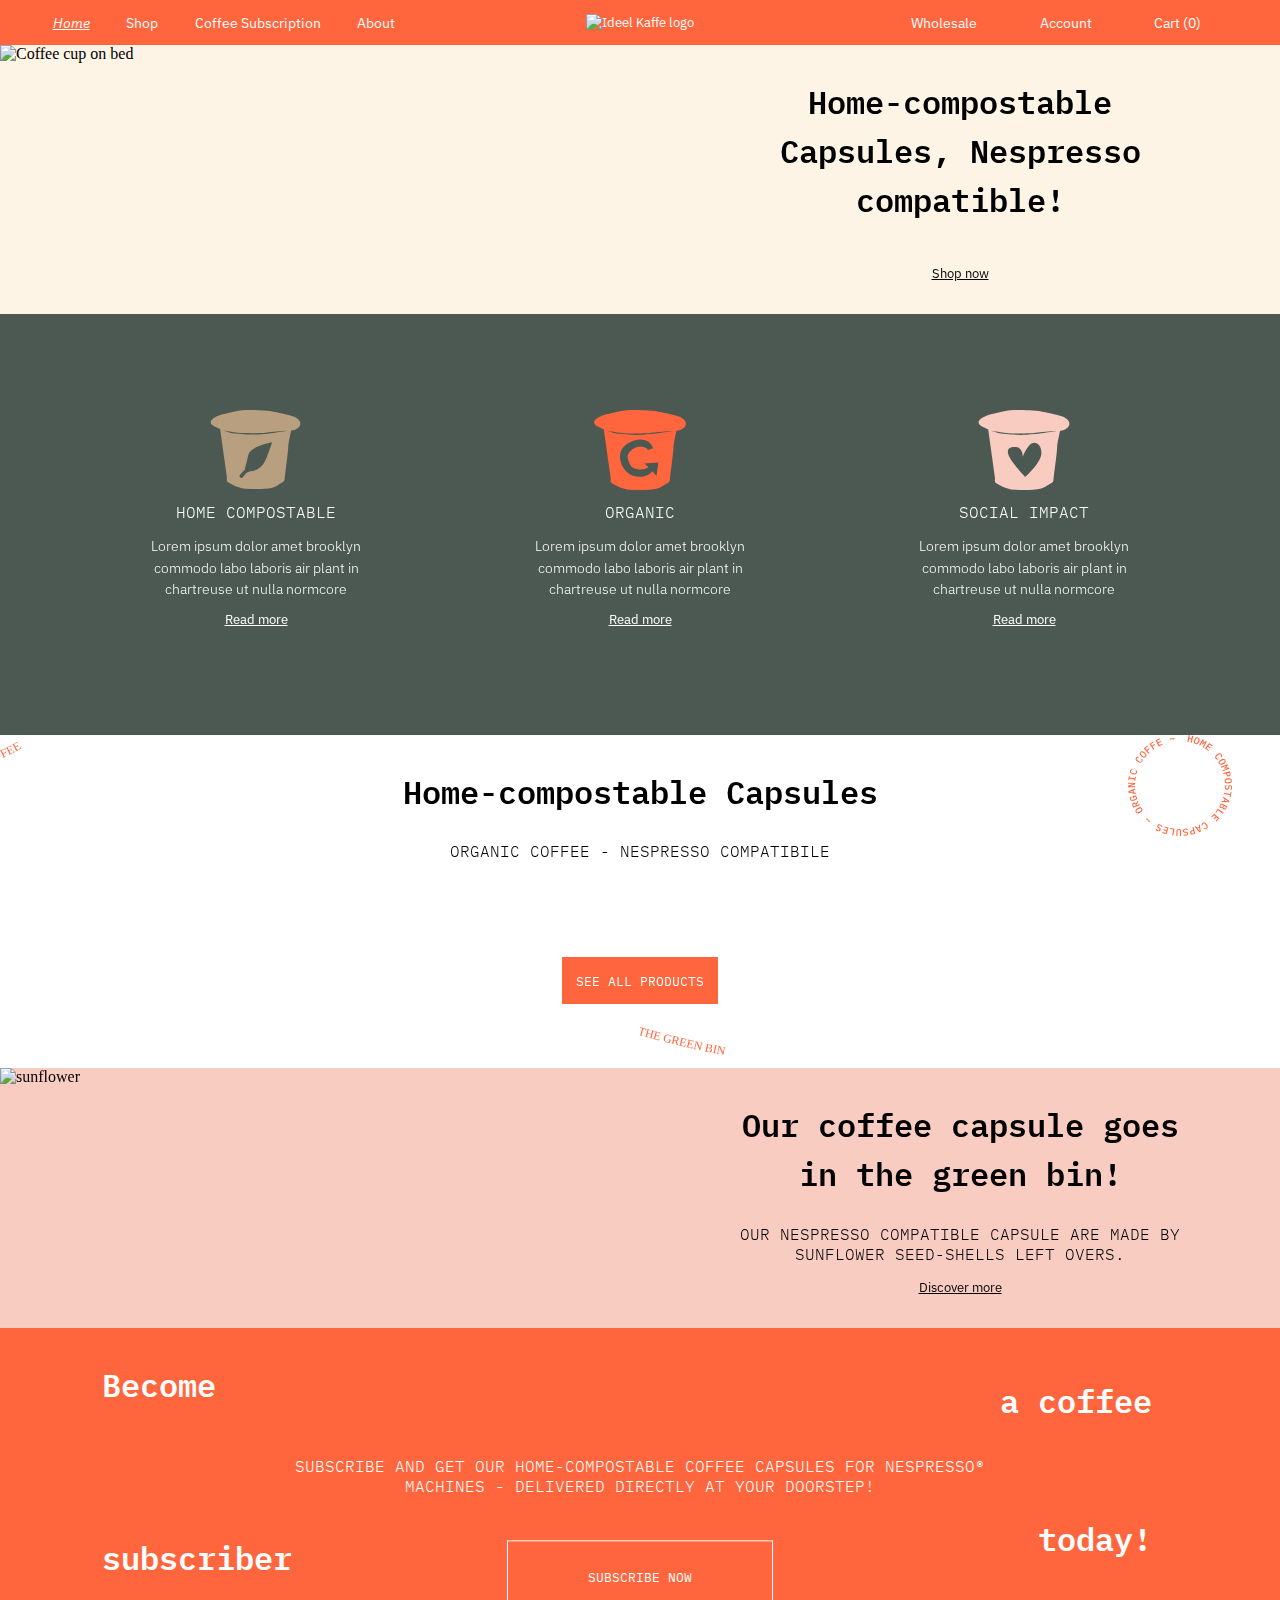
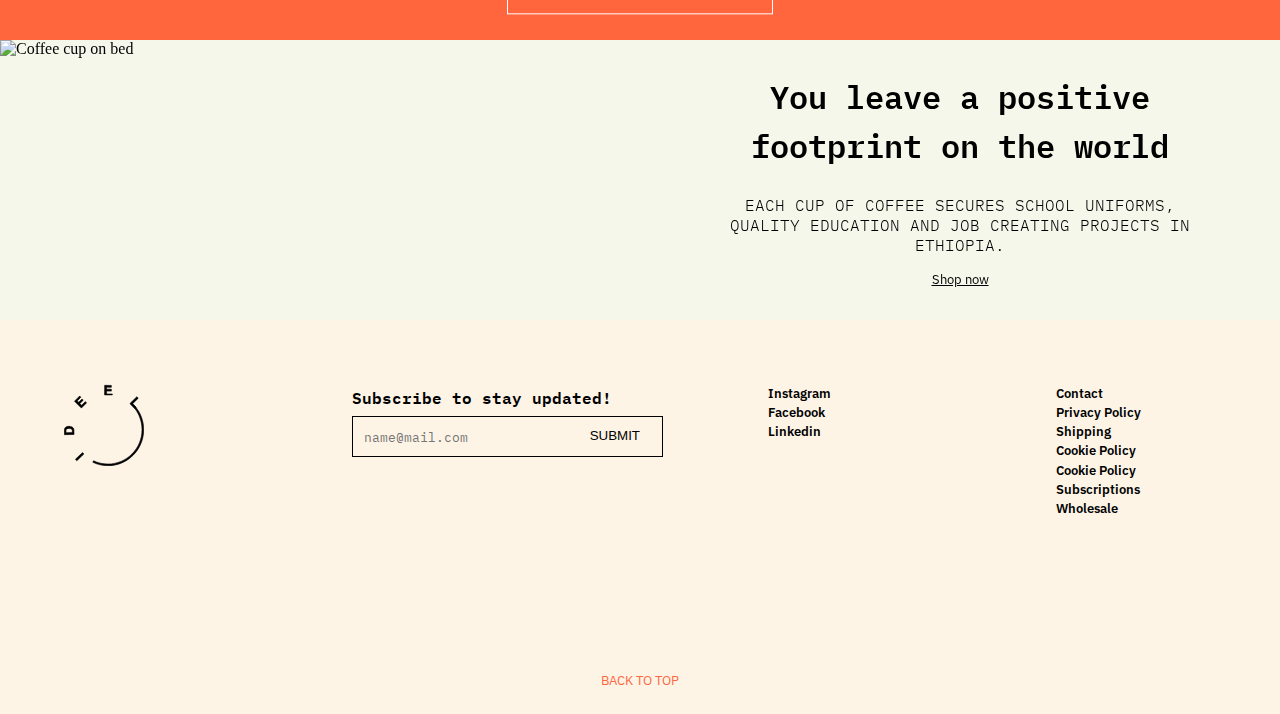
==== index.html @ 68d81f50 "Merge branch 'final-edits' into main" ====
<!DOCTYPE html>
<html lang="en">

<head>
    <meta charset="UTF-8" />
    <meta http-equiv="X-UA-Compatible" content="IE=edge" />
    <meta name="robots" content="noindex, nofollow" />
    <title>Ideel Kaffe Sustainable Coffee Capsules</title>
    <link rel="stylesheet" href="../css/style.css" />
    <link rel="stylesheet" href="../css/burger-menu.css" />
    <link rel="stylesheet" href="../css/cart.css" />
    <link rel="stylesheet" href="../css/index.css" />
</head>

<body>
    <header>
    <nav id="global-nav">
        <div class="nav-left">
            <a class="active" href="../index.html">Home</a>
            <a href="../html/productlist.html">Shop</a>
            <a href="../html/subscription.html">Coffee Subscription</a>
            <a href="../html/about.html">About</a>
        </div>
        <div class="logo-container">
            <a href="">
                <img class="logo top-logo" src="../img/logo.svg" alt="Ideel Kaffe logo" />
            </a>
        </div>
        <div class="nav-right">
            <a class="wholesale" href="../html/wholesale.html">Wholesale</a>
            <a class="account" href="../html/account.html">Account</a>
            <a class="cart-icon">Cart (0)</a>
        </div>
        <!-- BURGER MENU START -->
        <div class="hamburger-menu">

            <input id="menu__toggle" type="checkbox" />
            <label class="menu__btn" for="menu__toggle">
                <span></span>
            </label>

            <ul class="menu__box">
                <li><a class="menu__item" href="../index.html">Home</a></li>
                  <li><a class="menu__item" href="../html/productlist.html">Shop</a></li>
                  <li><a class="menu__item" href="../html/subscription.html">Coffee Subscription</a></li>
                  <li><a class="menu__item" href="../html/about.html">About</a></li>
                  <li><a class="menu__item" href="../html/wholesale.html">Wholesale</a></li>
                  <li><a class="menu__item" href="../html/account.html">Account</a></li>
            </ul>
        </div>
        <!-- BURGER MENU END  -->
      <!-- CART START -->
      <template class="cart-item-template">
        <div class="cart-product-container">
            <div class="cart-product-img-container">
                <img src="" alt="">
            </div>
            <div class="product-info-container">
                <label class="label" for="fid-">NAME</label>
                <label class="label2" for="fid-">COLLECTION</label>
                <p class="price-each"><span></span> DKK</p>
                <div class="display-flex">
                  <button class="minus" type="button">-</button>
                    <input type="number" name="NAME-" id="fid-" min="0" max="20" />
                    <button class="plus" type="button">+</button>
                </div>
            </div>
    </template>
    <!--END cart template-->
    <aside id="cart" class="cart hidden">
        <div class="cart-top"><h2>Cart(<span class="cart-qty2"></span>)</h2>
        <div class="x"></div></div>
        <form>
            <div class="cart-content">
                <h4>THE CART IS EMPTY</h4>
            </div>
            <div class="cart-extra-info">
            <p class="shipping-info">Shipping & taxes calculated at checkout</p>
            
            <button class="checkoutbutton" type="submit"><a href="../html/checkout.html">Checkout<p class="totalPlacement">Total: <span class="cartTotal"> </span> DKK</p></a></button>
        </div>
        </form>
    </aside>
    <!-- CART END -->
    </nav>
</header>
    <section class="banner top-banner">
        <img class="certificate" src="img/certificate.svg" alt="Home compostable capsules - organic coffee" />
        <img src="img/homepage-coffee.jpg" alt="Coffee cup on bed" />
        <div class="banner-text">
            <h1>Home-compostable Capsules, Nespresso compatible!</h1>
            <a href="../html/productlist.html">Shop now </a>
        </div>
    </section>
    <section class="usp-container">
        <svg class="svg1" id="text-container" data-name="Layer 1" xmlns="http://www.w3.org/2000/svg" width="800" height="300">
            <path id="text-curve" d="M872 116.63c-141.71-62.56-223.41 34.17-324.32 72.91C461 222.81 416.75 138.4 393 94c0 0-57.27-84.81-134.63 3.09S42 176.14 42 176.14" fill="none" stroke="none" stroke-miterlimit="10"/>
            <text class="textpath" y="80" font-size="12">
                <textpath id="text-path" href="#text-curve" startOffset="10">ETHIOPIAN SPECIALTY GRADE COFFEE</textpath></text>
            </svg>
            <svg class="svg2" id="text-container2" data-name="Layer 1" xmlns="http://www.w3.org/2000/svg" width="800" height="200">
                <path id="text-curve2" d="M884.28 94.08c-141.72-62.56-497-117-613.65-19.54-89.86 75.09-216.37 79.05-216.37 79.05" fill="none" stroke="none" stroke-miterlimit="10"/>
            
                <text class="textpath2" y="80" font-size="12">
                    <textpath id="text-path2" href="#text-curve2" startOffset="100">THROW IT IN THE GREEN BIN</textpath></text>
                </svg>
        <div class="usp">
            <img class="vector" src="img/Vector.svg" alt="" />
            <h2>Home compostable</h2>
            <p>
                Lorem ipsum dolor amet brooklyn commodo labo laboris air plant in
                chartreuse ut nulla normcore
            </p>
            <a href="">Read more</a>
        </div>
        <div class="usp">
            <img class="vector" alt="" src="img/Vector-1.svg" alt="vector image" />
            <h2>Organic</h2>
            <p>
                Lorem ipsum dolor amet brooklyn commodo labo laboris air plant in
                chartreuse ut nulla normcore
            </p>
            <a href="">Read more</a>
        </div>
        <div class="usp">
            <img class="vector" src="img/Vector-2.svg" alt="" />
            <h2>Social Impact</h2>
            <p>
                Lorem ipsum dolor amet brooklyn commodo labo laboris air plant in
                chartreuse ut nulla normcore
            </p>
            <a href="">Read more</a>
        </div>
    </section>
    <section class="product-banner">
        <h1>Home-compostable Capsules</h1>
        <h2>Organic coffee - Nespresso compatibile</h2>
        <div class="product-display">
            <template class="product-template">
                <div class="product-container">
                  <div class="flex">
                    <h3>10 capsules</h3>
                    <h3>Nespresso Compatible</h3>
                  </div>
                  <div class="image-container">
                    <img
                      class="productImage"
                      src="../img/sample-product.jpg"
                      alt=""
                    />
                    <div class="overlay">
                      <h2 class="description">HERE IS INFO ABOUT THE PRODUCT</h2>
                      <a class="viewProduct"
                        ><button class="button-white">DISCOVER</button></a
                      >
                    </div>
                  </div>
                  <h2 class="name"></h2>
                  <h3 class="origin">Sidama / Jimma</h3>
                  <div class="ratingflex intensity">
                    <p class="strong">Intensity</p>
                    <div class="rating">
                      <div id="intensity1" class="circleEmpty"></div>
                      <div id="intensity2" class="circleEmpty"></div>
                      <div id="intensity3" class="circleEmpty"></div>
                      <div id="intensity4" class="circleEmpty"></div>
                      <div id="intensity5" class="circleEmpty"></div>
                    </div>
                  </div>
                  <h2 class="price strong">39.00</h2>
                </div></template
              >
        </div>
        <button>See all products</button>
    </section>
    <section class="banner suflower-banner">
        <img src="img/sunflower.jpg" alt="sunflower" />
        <div class="banner-text">
            <h1>Our coffee capsule goes in the green bin!</h1>
            <h2>
                Our Nespresso compatible capsule are made by sunflower seed-shells
                left overs.
            </h2>
            <a href="">Discover more</a>
        </div>
    </section>
    <section class="subscribe-banner">
        <div class="sub-1">Become</div>
        <div class="sub-2">a coffee</div>
        <div class="sub-3">subscriber</div>
        <div class="sub-4">today!</div>
        <h2>
            Subscribe and get our HOME-compostable coffee CAPSULES for Nespresso®
            machines - delivered directly at your doorstep!
        </h2>
        <button class="button-white">Subscribe now</button>
    </section>
    <section class="banner farmer-banner">
        <img src="../img/field-worker.jpg" alt="Coffee cup on bed" />
        <div class="banner-text">
            <h1>You leave a positive footprint on the world</h1>
            <h2>
                Each cup of coffee secures school uniforms, quality education and job
                creating projects in Ethiopia.
            </h2>
            <a href="">Shop now </a>
        </div>
    </section>
    <footer>
        <div class="footer-container">
            <div class="logo footer-logo">
                <img src="../img/logo-black.svg" alt="Ideel Kaffe black logo" />
            </div>
            <form class="nlForm">
                <label for="email">Subscribe to stay updated!</label>
                <div class="form-container">
                    <input type="email" id="fname" name="email" placeholder="name@mail.com" />
                    <input type="submit" value="Submit" class="submit-button" />
                    <p class="submit-confirm">Your email has been submitted!</p>
                </div>
            </form>
            <ul class="socials">
                <a href="https://www.instagram.com/ideel_kaffe/?hl=en">Instagram</a>
                <a href="https://www.facebook.com/ideelkaffe">Facebook</a>
                <a href="https://www.linkedin.com/company/ideel-kaffe/">Linkedin</a>
            </ul>
            <ul class="important-links">
                <a href="../html/contact.html">Contact</a>
                <a href="../html/privacypolic y.html">Privacy Policy</a>
                <a href="../html/shipping.html">Shipping</a>
                <a href="../cookiepolicy.html">Cookie Policy</a>
                <a href="../cookiepolicy.html">Cookie Policy</a>
                <a href="../html/subscription.html">Subscriptions</a>
                <a href="../html/wholesale.html">Wholesale</a>
            </ul>
        </div>
        <a class="to-top" href="#global-nav">Back to top</a>
    </footer>
    <script src="../js/cart.js"></script>
    <script src="../js/index.js"></script>
    
</body>

</html>
---- css/style.css ----
@import url("https://fonts.googleapis.com/css2?family=IBM+Plex+Mono:ital,wght@0,100;0,200;0,300;0,400;0,500;1,200&family=IBM+Plex+Sans:wght@100;200;300;400;500&display=swap");

* {
  margin: 0;
  padding: 0;
}

html {
  scroll-behavior: smooth;
  width: 100vw;
  overflow-x: hidden;
}

img {
  width: 100%;
}

:root {
  --cream: #fef4e6;
  --white: #ffffff;
  --black: #000000;
  --light-green: #f4f7ea;
  --dark-green: #4b5952;
  --blue: #79b3d6;
  --pink: #f9ccc2;
  --orange: #ff663e;
  --caramel: #b79f7f;
  --fadetext: #c4c4c4;
}

nav {
  display: grid;
  grid-template-columns: 1fr 1fr 1fr;
  background-color: var(--orange);
  padding: 0.8em 1em;
  color: var(--white);
  user-select: none;
}

h1,
h2,
h6,
button, .checkoutbutton {
  font-family: "IBM Plex Mono", monospace;
}

a,
p,
h3,
form,
.menu__item,
.cart-extra-info, .express-checkout {
  font-family: 'IBM Plex Sans', sans-serif;
}

h1 {
  font-size: 2em;
  font-weight: 600;
  margin-bottom: 0.8em;
}

h2 {
  font-size: 1em;
  font-weight: 300;
  text-transform: uppercase;
}

h3 {
  font-size: 0.5em;
  font-weight: 200;
  color: var(--caramel);
}
h6 {
  font-size: 5em;
  font-weight: 1200;
  color: var(--white);
}
p {
  font-size: 0.9em;
  font-weight: 300;
  line-height: 1.5em;
}

a {
  text-decoration: none;
  color: inherit;
  font-size: 0.8em;
 
}

.flex {
  display: flex;
  justify-content: space-between;
}

.strong {
  font-weight: 600;
}

button {
  color: var(--white);
  border: 1px solid var(--orange);
  background-color: var(--orange);
  padding: 1em;
  text-transform: uppercase;
}
#global-nav a:hover {
  text-decoration: underline;
}
.active {
  text-decoration: underline;
  font-style: italic;
}
.nav-left {
  display: flex;
  text-align: left;
  justify-content: space-evenly;
  align-items: center;
}

.nav-left a {
  font-size: 0.9em;
}

.nav-right {
  display: flex;
  text-align: right;
  justify-content: space-evenly;
  align-items: center;
}
.nav-right a {
  font-size: 0.9em;
}

.logo-container {
  display: flex;
  justify-content: center;
  align-items: center;
}

.logo {
  width: 5em;
  text-align: center;
  justify-content: center;
}

footer {
  display: grid;
  background-color: var(--cream);
  mix-blend-mode: luminosity;
}

.footer-container {
  display: grid;
  grid-template-columns: 1fr 1fr 1fr 1fr;
  grid-column-gap: 0vw;
  padding: 4em 5vw;
  font-size: 0.6;
}
label {
  font-family: "IBM Plex Mono";
  font-size: 0.9;
  font-weight: 600;
}
input[type="email"] {
  background-color: var(--cream);
  border: 1px solid var(--black);
  padding: 0.8em;
  margin-top: 0.4em;
  width: 100%;
  font-family: "IBM Plex Mono", monospace;
}

.form-container {
  position: relative;
  width: 100%;
  font-family: "IBM Plex Mono", monospace;
}

input[type="submit"] {
  position: absolute;
  right: 0em;
  top: 1.3em;
  background-color: transparent;
  border: none;
  text-transform: uppercase;
}

.submit-confirm {
  display: none;
}

.error-message {
  display: none;
}

input:not(:focus):invalid ~ .error-message {
  display: block;
  color: var(--orange);
}

form p {
  padding-top: 1em;
}

.socials,
.important-links {
  display: flex;
  flex-direction: column;
  margin-left: 10vw;
  font-weight: 600;
  line-height: 1.5;
}

.to-top {
  text-align: center;
  font-size: 0.8em;
  color: var(--orange);
  padding-bottom: 2em;
  padding-top: 7em;
  text-transform: uppercase;
}

/* DESKTOP */

@media screen and (min-width: 700px) {
  .hamburger-menu {
    display: none;
  }
}

/* MOBILE */

@media screen and (max-width: 699px) {
  .to-top {
    width: 100%;
  }

  nav {
    display: grid;
    grid-template-columns: 130px 1fr 130px;
    align-items: center;
    justify-items: center;
    padding: 0;
  }
  #global-nav {
    position: fixed;
    width: 100%;
    z-index: 99;
  }
  .logo {
    width: 10vw;
    padding: 10px;
  }

  .top-banner {
    padding-top: 4em;
  }

  a {
    font-size: 1.2em;
  }

  .nav-left,
  .wholesale,
  .account {
    display: none;
  }

  .nav-right {
    float: left;
  }

  .logo-container {
    order: 2;
  }

  .cart1 {
    order: 1;
  }

  .hamburger-menu {
    order: 3;
    height: 35px;
  }

  .footer-container {
    display: flex;
    position: relative;
    flex-direction: row;
    flex-wrap: wrap;
    justify-content: flex-start;
    align-content: space-between;
    align-items: flex-start;
    padding-left: 10vw;
    padding-right: 10vw;
  }
  .footer-logo img {
    width: 4em;
    position: absolute;
    bottom: 1em;
    left: 10vw;
  }
  .footer-logo img {
    width: 6em;
    position: absolute;
    bottom: 1em;
    left: 10vw;
  }

  form {
    margin-left: 0vw;
    min-width: 100%;
    margin-bottom: 2em;
  }

  .socials,
  .important-links {
    width: 40%;
    margin-bottom: 2em;
    margin-left: 0vw;
  }
}
---- css/burger-menu.css ----
#menu__toggle {
  opacity: 0;
}

#menu__toggle:checked ~ .menu__btn > span {
  transform: rotate(45deg);
}
#menu__toggle:checked ~ .menu__btn > span::before {
  top: 0;
  transform: rotate(0);
}
#menu__toggle:checked ~ .menu__btn > span::after {
  top: 0;
  transform: rotate(90deg);
}
#menu__toggle:checked ~ .menu__box {
  visibility: visible;
  right: 0;
}

.hamburger-menu {
  user-select: none;
}

.menu__btn {
  display: flex;
  align-items: center;
  position: absolute;
  /* top: 1.4em;
  right: 1em; */
  width: 26px;
  /* height: 26px; */
  cursor: pointer;
  z-index: 1;
  user-select: none;
}

.menu__btn > span,
.menu__btn > span::before,
.menu__btn > span::after {
  display: block;
  position: absolute;

  width: 100%;
  height: 2px;

  background-color: var(--white);

  transition-duration: 0.3s;
}
.menu__btn > span::before {
  content: "";
  top: -8px;
}
.menu__btn > span::after {
  content: "";
  top: 8px;
}

.menu__box {
  display: block;
  position: fixed;
  visibility: hidden;
  /* top: 5em; */
  right: -100%;
  width: 100%;
  height: 100%;
  margin: 0;
  list-style: none;
  background-color: var(--orange);
  transition-duration: 0.3s;
}

.menu__item {
  display: block;
  padding: 2em 0em 0em 2em;

  color: var(--white);

  text-decoration: none;

  transition-duration: 0.3s;
}
.menu__item:hover {
  background-color: --var(cream);
}
---- css/cart.css ----
.cart {
    display: block;
    position: absolute;
    top: 5.86em;
    right: 0;
    width: 35vw;
    height: 100%;
    margin: 0;
    list-style: none;
    background-color: var(--cream);
    transition-duration: .3s;
    color: var(--black);
    z-index: 99;
    right: -40%;  
    
}  

.x {
 height: 0.5em;
    width: 0.5em; 
    position: absolute;
    float: right;
    top: 0.2em;
     right: 3em
      }

.x:after {
    font-size:3.2em;
    width:100%;
    content: '\d7';
    color: var(--white);
}


.cart-top {
    color: var(--white);
    padding: 2em;
    background-color: var(--dark-green);
    width: 100%
  }

  .cart h2 {
    position: absolute;
    float: right;
    top: 1.5em;
    left: 2em
  }
  .cart-content h4 {
    text-align: center;
    padding: 2em;
  }

  .cart-extra-info {
    text-align: center;
    flex-direction: column;
    justify-content: center;
    align-items: center;
    background-color: var(--dark-green);
    color: var(--white);
    padding-top: 1em;
  }

  .cart-extra-info > * {

    margin-bottom: 1.5em;
  }

.sticky {
    position: fixed;
    top: 0;
    transition-duration: 0s;
  }
  


.cart-product-container {
    display: grid;
    grid-template-columns: 1fr 2fr;
    grid-gap: 2em;
    padding: 2em;

}

/* .cart-product-container >* {
     padding-left:2em; 
} */

.cart-product-img-container {
    background-color: var(--pink);
    position: relative;
    height: 4em;
    padding: 0;
}
.cart-product-img-container img {
  position: absolute;
}
  
  .cart form {
    display: block;
  }
  .cart input {
    font-size: 1em;
    font-weight: 500;
    font-weight: 500;
    width: 100%;
    border-bottom: none;
  }
  input[type="number"] {
    -moz-appearance: textfield;
    text-align: center;
    border: none;
    color: var(--white);
    background-color: var(--orange);
  }
  input::-webkit-inner-spin-button,
  input::-webkit-outer-spin-button {
    -webkit-appearance: none;
    margin: 0;
  }
  .cart label {
    font-size: 1.2em;
    font-weight: 600;
  }
  .cart button {
    font-size: 1em;
    border: none;
  }
  .cart button:hover {
    cursor: pointer;
    background-color: black;
    color: white;
  }
  .display-flex {
    display: flex;
    text-align: center;
  }

  .display-flex > * {
      width: 100%;
  }

  .cart .price-each {
    margin-top: 0;
    padding-bottom: 15px;
  }
  .cart .label2 {
    margin-top: 10px;
    font-size: 1em;
    display: block;
    text-transform: capitalize;
    font-weight: 400;
  }

  .checkoutbutton > * {
    padding: 1em;
    font-size: 1em;
    font-weight: 500;
  }

  .checkoutbutton p {
    display: inline-flex;
    font-weight: 500;
    padding-left: 0.4em;
  }

  .checkoutbutton p span {
    padding-left: 0.4em;
  }

  


  .checkoutbutton a:hover {
    color: white;
  }

  .show-cart {
    right: 0%;
   }

   .hidden {
     display: none;
   }

   form p {
     padding-top: 0;
   }
---- css/index.css ----
.banner {
  display: grid;
  grid-template-columns: 1fr 1fr;
  background-color: var(--cream);
}

.certificate {
  position: fixed;
  right: 3em;
  bottom: 4em;
  width: 6.5em;
}

.banner-text {
  text-align: center;
  display: flex;
  flex-direction: column;
  justify-content: center;
  align-items: center;
  margin: 2em 6vw;
}

.banner-text a {
  text-decoration: underline;
  margin-top: 1.2em;
}

.usp-container {
  display: grid;
  grid-template-columns: 1fr 1fr 1fr;
  grid-column-gap: 10vw;
  padding: 6em 10vw;
  background-color: var(--dark-green);
  color: var(--white);
}

.usp > * {
  padding-bottom: 0.8em;
}

.usp a {
  text-decoration: underline;
}

.usp {
  display: flex;
  flex-wrap: wrap;
  flex-direction: column;
  justify-content: center;
  align-items: center;
  justify-content: space-between;
}

.vector {
  height: 5em;
  height: 5em;
}

.usp-container {
  text-align: center;
}

.product-banner {
  text-align: center;
  margin-top: 2em;
  margin-bottom: 4em;
}

.suflower-banner {
  background-color: var(--pink);
  color: var(--black);
}

.farmer-banner {
  background-color: var(--light-green);
}

button {
  text-align: center;
}

.subscribe-banner {
  position: relative;
  text-align: center;
  display: flex;
  flex-wrap: wrap;
  justify-content: space-around;
  align-items: center;
  background-color: var(--orange);
  color: var(--white);
  padding: 8em 20vw;
  /*  mix-blend-mode: difference; */
}

.subscribe-banner > * {
  padding-bottom: 1em;
}

.sub-1,
.sub-2,
.sub-3,
.sub-4 {
  font-family: "IBM Plex Mono", monospace;
  font-size: 2em;
  font-weight: 600;
  margin-bottom: 0.8em;
}
@keyframes fade {
  0%,
  100% {
    opacity: 1;
  }
  50% {
    opacity: 0;
  }
}
.sub-1 {
  position: absolute;
  left: 8vw;
  top: 1em;
  animation: fade 2s infinite;
}

.sub-2 {
  position: absolute;
  right: 10vw;
  top: 1.5em;
  animation: fade 2s infinite;
  animation-delay: 0.4s;
}

.sub-3 {
  position: absolute;
  left: 8vw;
  bottom: 0em;
  animation: fade 2s infinite;
  animation-delay: 0.8s;
}

.sub-4 {
  position: absolute;
  right: 10vw;
  bottom: 0.6em;
  animation: fade 2s infinite;
  animation-delay: 1.2s;
}

.button-white {
  color: var(--white);
  border: 1px solid var(--white);
  background-color: var(--orange);
  text-transform: uppercase;
  padding: 1em;
}
.button-white:hover {
  border: 2px solid var(--white);
}
.svg1 {
  position: absolute;
  left: -10vw;
  top: 65vh;
  transform: rotate(180deg);
}
.svg2 {
  position: absolute;
  left: 50vw;
  top: 100vh;
  transform: rotate(180deg);
}
.textpath {
  fill: var(--orange);
}
.textpath2 {
  fill: var(--orange);
}
/* PRODUCT DISPLAY*/
.product-display {
  display: grid;
  grid-template-columns: 1fr 1fr 1fr;
  grid-column-gap: 10vw;
  padding: 3em;
}

.product-container > * {
  padding-bottom: 0.2em;
  text-align: center;
}

button {
  text-align: center;
}

.productImage {
  padding-top: 1vw;
  padding-bottom: 2vw;
}
.ratingflex {
  display: flex;
  justify-content: center;
  grid-column-gap: 30px;
}
.name {
  padding-bottom: 0.5em;
}
.rating {
  display: flex;
}
.circleEmpty {
  height: 20px;
  width: 20px;
  border: 1px solid var(--orange);
  border-radius: 50px;
  margin-left: 30px;
}
.circleFull {
  height: 20px;
  width: 20px;
  background-color: var(--orange);
  border: 1px solid var(--orange);
  border-radius: 50px;
  margin-left: 30px;
}
.price {
  padding-top: 1em;
}

.intensity {
  padding-top: 1em;
  padding-bottom: 1.5em;
}

.image-container {
  position: relative;
  width: 100%;
}
.overlay {
  background-color: var(--blue);
  position: absolute;
  top: 0;
  bottom: 0;
  left: 0;
  right: 0;
  height: 94%;
  width: 100%;
  opacity: 0;
  background-color: var(--blue);
}
.button-white {
  color: var(--white);
  border: 1px solid var(--white);
  background-color: transparent;
  text-transform: uppercase;
  padding: 2em 6em;
  position: absolute;
  top: 80%;
  left: 50%;
  -webkit-transform: translate(-50%, -50%);
  -ms-transform: translate(-50%, -50%);
  transform: translate(-50%, -50%);
}

.image-container:hover .overlay {
  opacity: 1;
}

.description {
  color: var(--white);
  position: absolute;
  top: 40%;
  left: 50%;
  -webkit-transform: translate(-50%, -50%);
  -ms-transform: translate(-50%, -50%);
  transform: translate(-50%, -50%);
  text-align: center;
}
/* MOBILE */

@media screen and (max-width: 699px) {
  .banner img {
    display: none;
  }

  .top-banner {
    display: flex;
    background-image: url(../img/homepage-coffee-mobile.jpg);
    background-repeat: no-repeat;
    background-position: center;
    color: white;
    margin: 0;
    height: 100vh;
  }

  .suflower-banner {
    display: flex;
    background-image: url(../img/sunflower-mobile.jpg);
    background-repeat: no-repeat;
    background-position: center;
    color: white;
    margin: 0;
    height: 100vh;
  }

  .farmer-banner {
    display: flex;
    background-image: url(../img/field-worker-mobile.jpg);
    background-repeat: no-repeat;
    background-position: center;
    color: white;
    margin: 0;
    height: 100vh;
  }

  .usp p {
    display: none;
    align-content: center;
  }

  h2 {
    font-size: 0.8em;
  }

  .usp-container {
    grid-column-gap: 0vw;
    padding: 4em 6vw;
  }

  .product-display {
    display: flex;
    flex-wrap: wrap;
    margin-left: 0em;
    margin-right: 0em;
  }
  .svg1 {
    position: absolute;
    left: -15vw;
    top: 80vh;
    transform: rotate(180deg);
  }
  .svg2 {
    position: absolute;
    left: -120vw;
    top: 130vh;
    transform: rotate(180deg);
  }
}
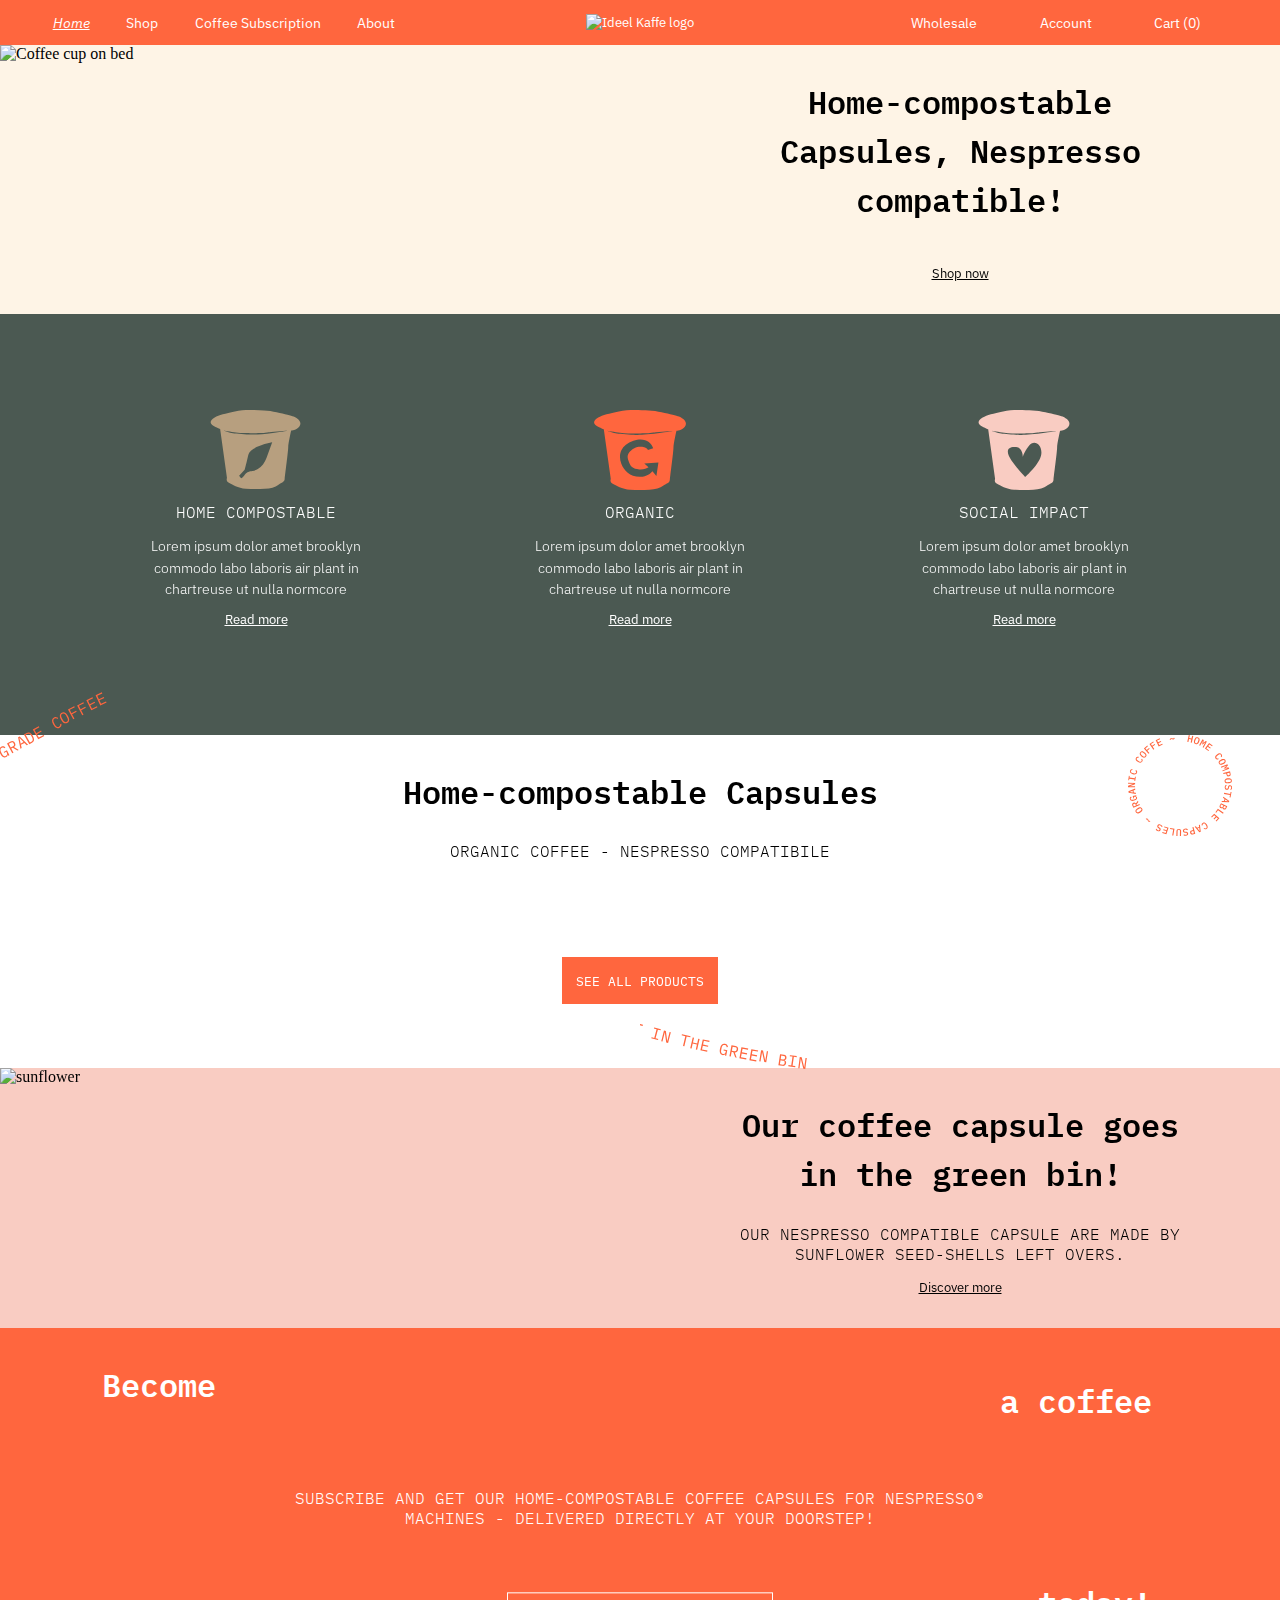
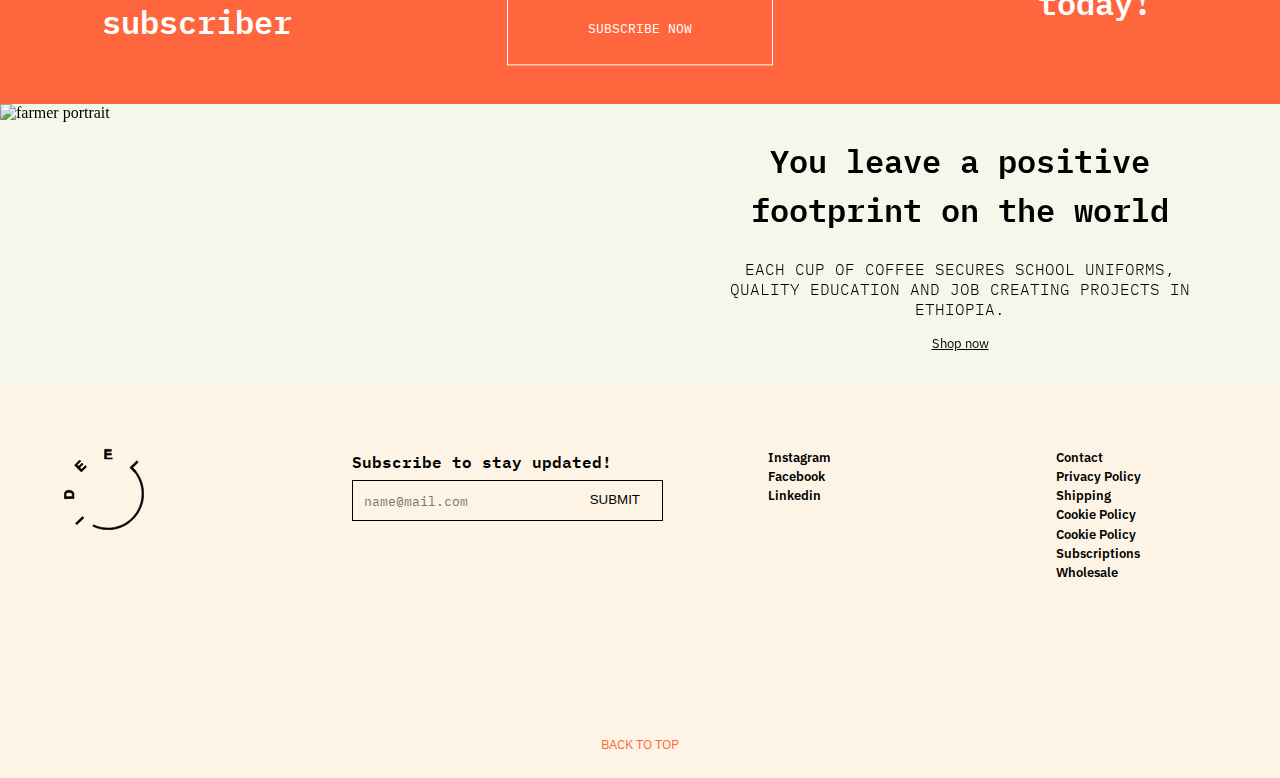
==== commit 260c02c5: "index done" ====
--- a/index.html
+++ b/index.html
@@ -4,8 +4,8 @@
 <head>
     <meta charset="UTF-8" />
     <meta http-equiv="X-UA-Compatible" content="IE=edge" />
-    <meta name="robots" content="noindex, nofollow" />
-    <title>Ideel Kaffe Sustainable Coffee Capsules</title>
+    <meta name="viewport" content="width=device-width, initial-scale=1.0" />
+    <title>Ideel Kaffe home page</title>
     <link rel="stylesheet" href="../css/style.css" />
     <link rel="stylesheet" href="../css/burger-menu.css" />
     <link rel="stylesheet" href="../css/cart.css" />
@@ -22,7 +22,7 @@
             <a href="../html/about.html">About</a>
         </div>
         <div class="logo-container">
-            <a href="">
+            <a href="../index.html">
                 <img class="logo top-logo" src="../img/logo.svg" alt="Ideel Kaffe logo" />
             </a>
         </div>
@@ -105,7 +105,7 @@
                     <textpath id="text-path2" href="#text-curve2" startOffset="100">THROW IT IN THE GREEN BIN</textpath></text>
                 </svg>
         <div class="usp">
-            <img class="vector" src="img/Vector.svg" alt="" />
+            <img class="vector" src="img/Vector.svg" alt="home compostable icon" />
             <h2>Home compostable</h2>
             <p>
                 Lorem ipsum dolor amet brooklyn commodo labo laboris air plant in
@@ -114,7 +114,7 @@
             <a href="">Read more</a>
         </div>
         <div class="usp">
-            <img class="vector" alt="" src="img/Vector-1.svg" alt="vector image" />
+            <img class="vector" alt="" src="img/Vector-1.svg" alt="organic icon" />
             <h2>Organic</h2>
             <p>
                 Lorem ipsum dolor amet brooklyn commodo labo laboris air plant in
@@ -123,7 +123,7 @@
             <a href="">Read more</a>
         </div>
         <div class="usp">
-            <img class="vector" src="img/Vector-2.svg" alt="" />
+            <img class="vector" src="img/Vector-2.svg" alt="social impact icon" />
             <h2>Social Impact</h2>
             <p>
                 Lorem ipsum dolor amet brooklyn commodo labo laboris air plant in
@@ -146,7 +146,7 @@
                     <img
                       class="productImage"
                       src="../img/sample-product.jpg"
-                      alt=""
+                      alt="capsule product image"
                     />
                     <div class="overlay">
                       <h2 class="description">HERE IS INFO ABOUT THE PRODUCT</h2>
@@ -189,14 +189,14 @@
         <div class="sub-2">a coffee</div>
         <div class="sub-3">subscriber</div>
         <div class="sub-4">today!</div>
-        <h2>
+        <h2 class="sub-text">
             Subscribe and get our HOME-compostable coffee CAPSULES for Nespresso®
             machines - delivered directly at your doorstep!
         </h2>
         <button class="button-white">Subscribe now</button>
     </section>
     <section class="banner farmer-banner">
-        <img src="../img/field-worker.jpg" alt="Coffee cup on bed" />
+        <img src="../img/field-worker.jpg" alt="farmer portrait" />
         <div class="banner-text">
             <h1>You leave a positive footprint on the world</h1>
             <h2>
--- a/css/index.css
+++ b/css/index.css
@@ -88,7 +88,7 @@
   align-items: center;
   background-color: var(--orange);
   color: var(--white);
-  padding: 8em 20vw;
+  padding: 10em 20vw;
   /*  mix-blend-mode: difference; */
 }
 
@@ -169,9 +169,13 @@
 }
 .textpath {
   fill: var(--orange);
+  font-family: "IBM Plex Mono", monospace;
+  font-size: 1em;
 }
 .textpath2 {
   fill: var(--orange);
+  font-family: "IBM Plex Mono", monospace;
+  font-size: 1em;
 }
 /* PRODUCT DISPLAY*/
 .product-display {
@@ -318,7 +322,6 @@
   h2 {
     font-size: 0.8em;
   }
-
   .usp-container {
     grid-column-gap: 0vw;
     padding: 4em 6vw;
@@ -342,4 +345,20 @@
     top: 130vh;
     transform: rotate(180deg);
   }
-}
+
+  .subscribe-banner {
+    padding: 8em 10vw;
+    /*  mix-blend-mode: difference; */
+  }
+
+  .sub-1,
+  .sub-2,
+  .sub-3,
+  .sub-4 {
+    display: none;
+  }
+
+  .sub-text {
+    font-size: 1.4em;
+  }
+}
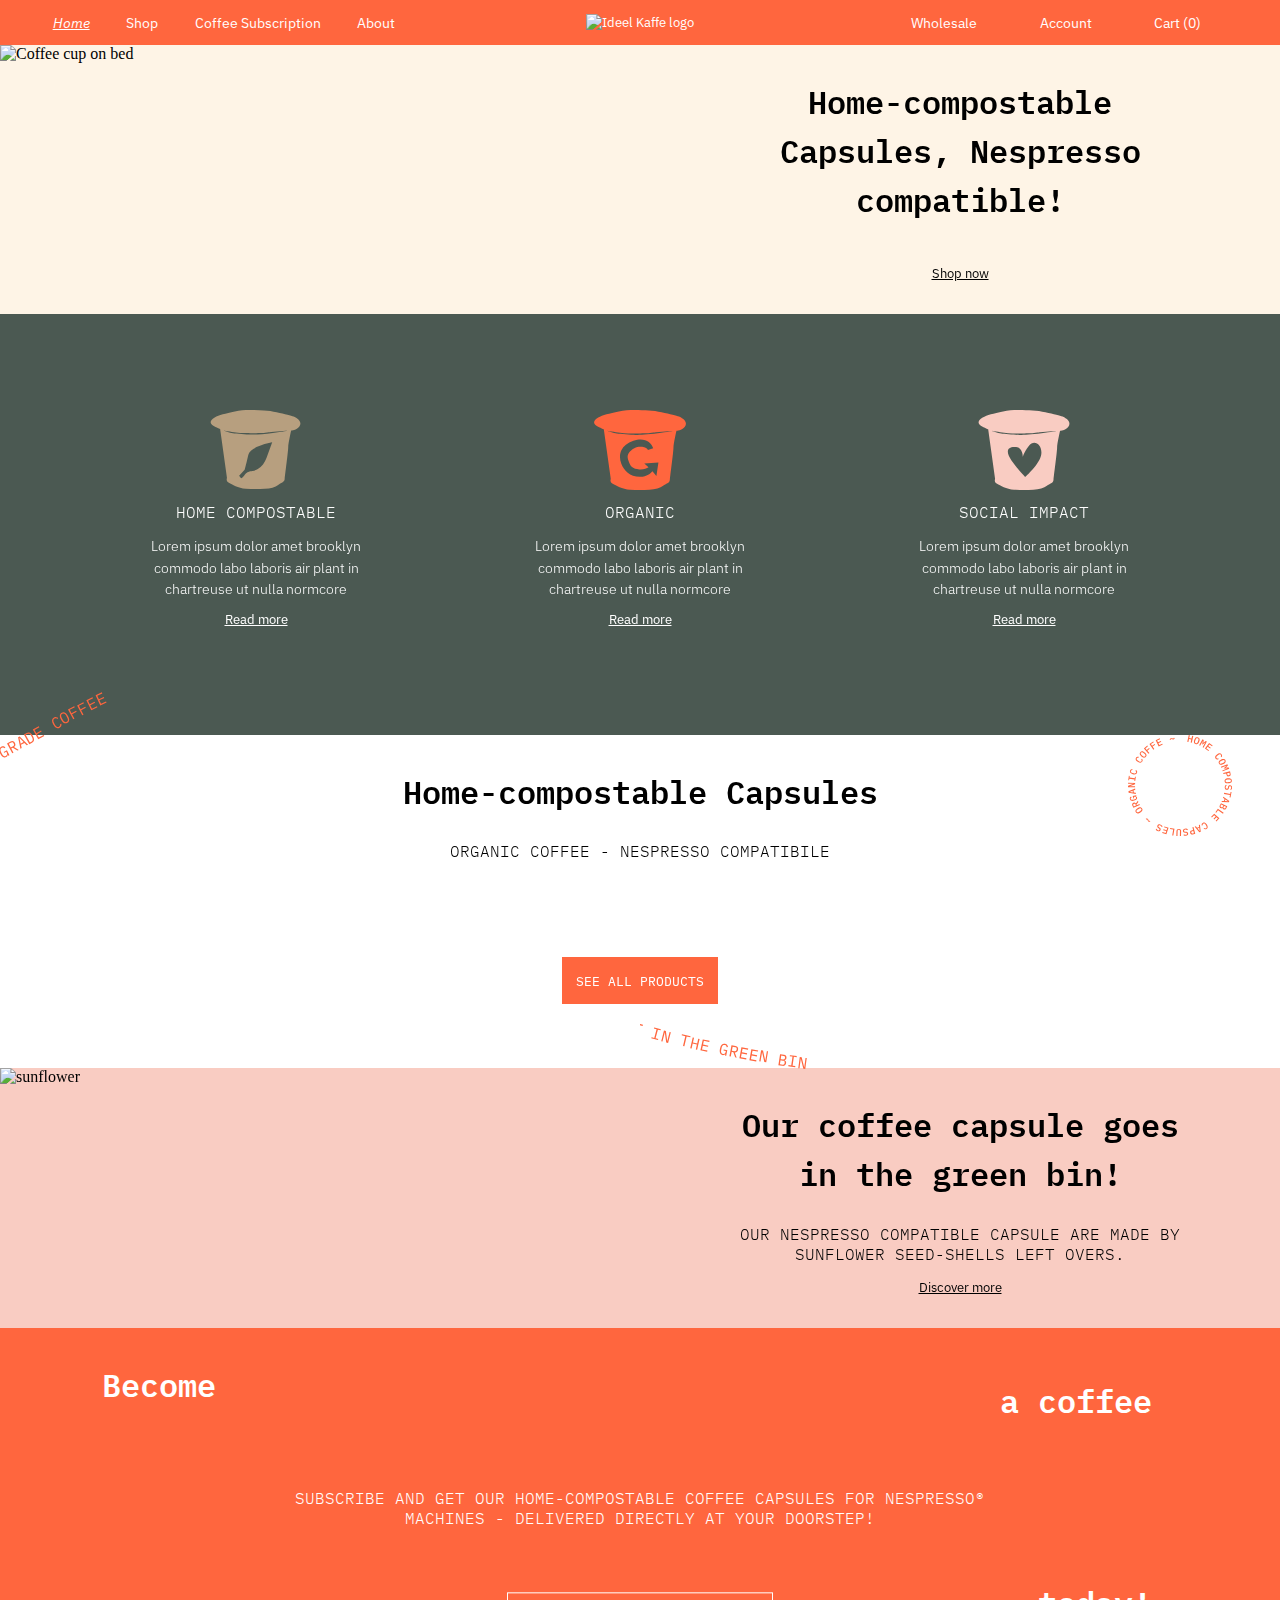
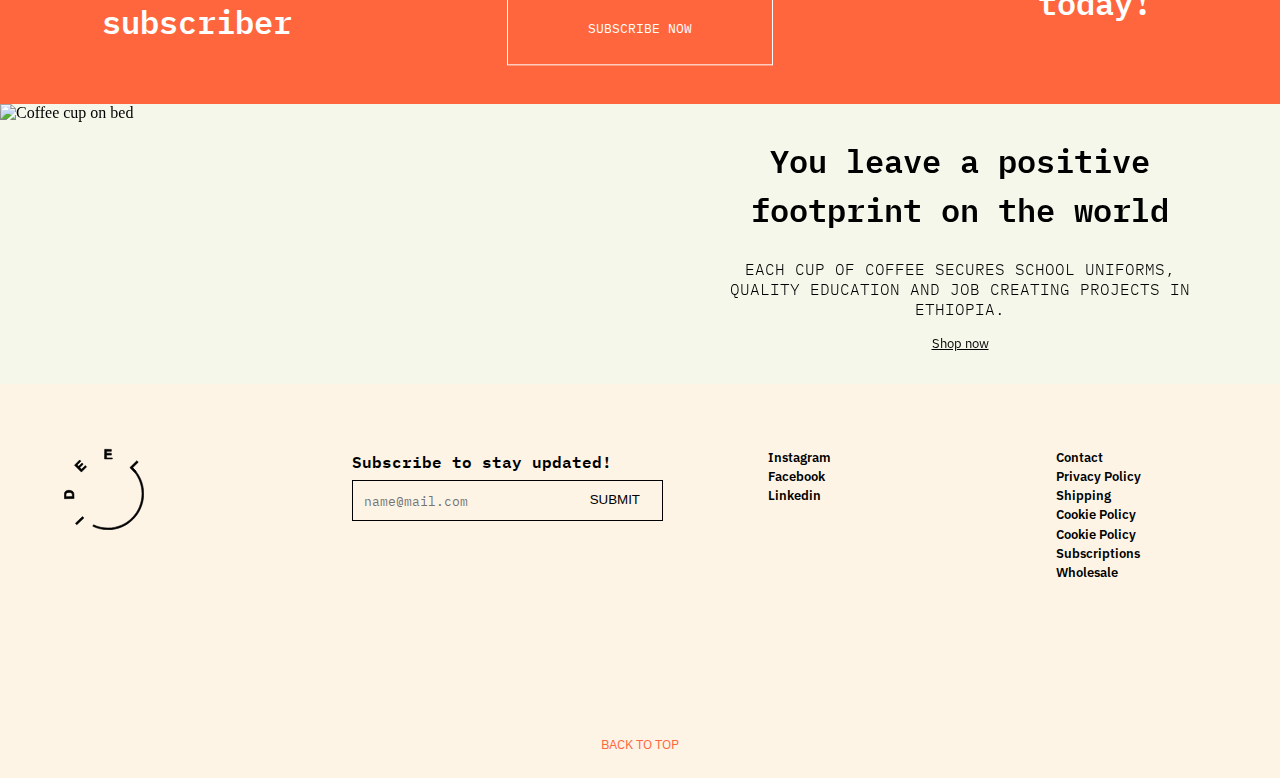
==== commit d07431c9: "Merge branch 'main' of https://github.com/Adals-01/ideel-kaffe into main" ====
--- a/index.html
+++ b/index.html
@@ -4,8 +4,8 @@
 <head>
     <meta charset="UTF-8" />
     <meta http-equiv="X-UA-Compatible" content="IE=edge" />
-    <meta name="viewport" content="width=device-width, initial-scale=1.0" />
-    <title>Ideel Kaffe home page</title>
+    <meta name="robots" content="noindex, nofollow" />
+    <title>Ideel Kaffe Sustainable Coffee Capsules</title>
     <link rel="stylesheet" href="../css/style.css" />
     <link rel="stylesheet" href="../css/burger-menu.css" />
     <link rel="stylesheet" href="../css/cart.css" />
@@ -22,7 +22,7 @@
             <a href="../html/about.html">About</a>
         </div>
         <div class="logo-container">
-            <a href="../index.html">
+            <a href="">
                 <img class="logo top-logo" src="../img/logo.svg" alt="Ideel Kaffe logo" />
             </a>
         </div>
@@ -105,7 +105,7 @@
                     <textpath id="text-path2" href="#text-curve2" startOffset="100">THROW IT IN THE GREEN BIN</textpath></text>
                 </svg>
         <div class="usp">
-            <img class="vector" src="img/Vector.svg" alt="home compostable icon" />
+            <img class="vector" src="img/Vector.svg" alt="" />
             <h2>Home compostable</h2>
             <p>
                 Lorem ipsum dolor amet brooklyn commodo labo laboris air plant in
@@ -114,7 +114,7 @@
             <a href="">Read more</a>
         </div>
         <div class="usp">
-            <img class="vector" alt="" src="img/Vector-1.svg" alt="organic icon" />
+            <img class="vector" alt="" src="img/Vector-1.svg" alt="vector image" />
             <h2>Organic</h2>
             <p>
                 Lorem ipsum dolor amet brooklyn commodo labo laboris air plant in
@@ -123,7 +123,7 @@
             <a href="">Read more</a>
         </div>
         <div class="usp">
-            <img class="vector" src="img/Vector-2.svg" alt="social impact icon" />
+            <img class="vector" src="img/Vector-2.svg" alt="" />
             <h2>Social Impact</h2>
             <p>
                 Lorem ipsum dolor amet brooklyn commodo labo laboris air plant in
@@ -146,7 +146,7 @@
                     <img
                       class="productImage"
                       src="../img/sample-product.jpg"
-                      alt="capsule product image"
+                      alt=""
                     />
                     <div class="overlay">
                       <h2 class="description">HERE IS INFO ABOUT THE PRODUCT</h2>
@@ -189,14 +189,14 @@
         <div class="sub-2">a coffee</div>
         <div class="sub-3">subscriber</div>
         <div class="sub-4">today!</div>
-        <h2 class="sub-text">
+        <h2>
             Subscribe and get our HOME-compostable coffee CAPSULES for Nespresso®
             machines - delivered directly at your doorstep!
         </h2>
         <button class="button-white">Subscribe now</button>
     </section>
     <section class="banner farmer-banner">
-        <img src="../img/field-worker.jpg" alt="farmer portrait" />
+        <img src="../img/field-worker.jpg" alt="Coffee cup on bed" />
         <div class="banner-text">
             <h1>You leave a positive footprint on the world</h1>
             <h2>
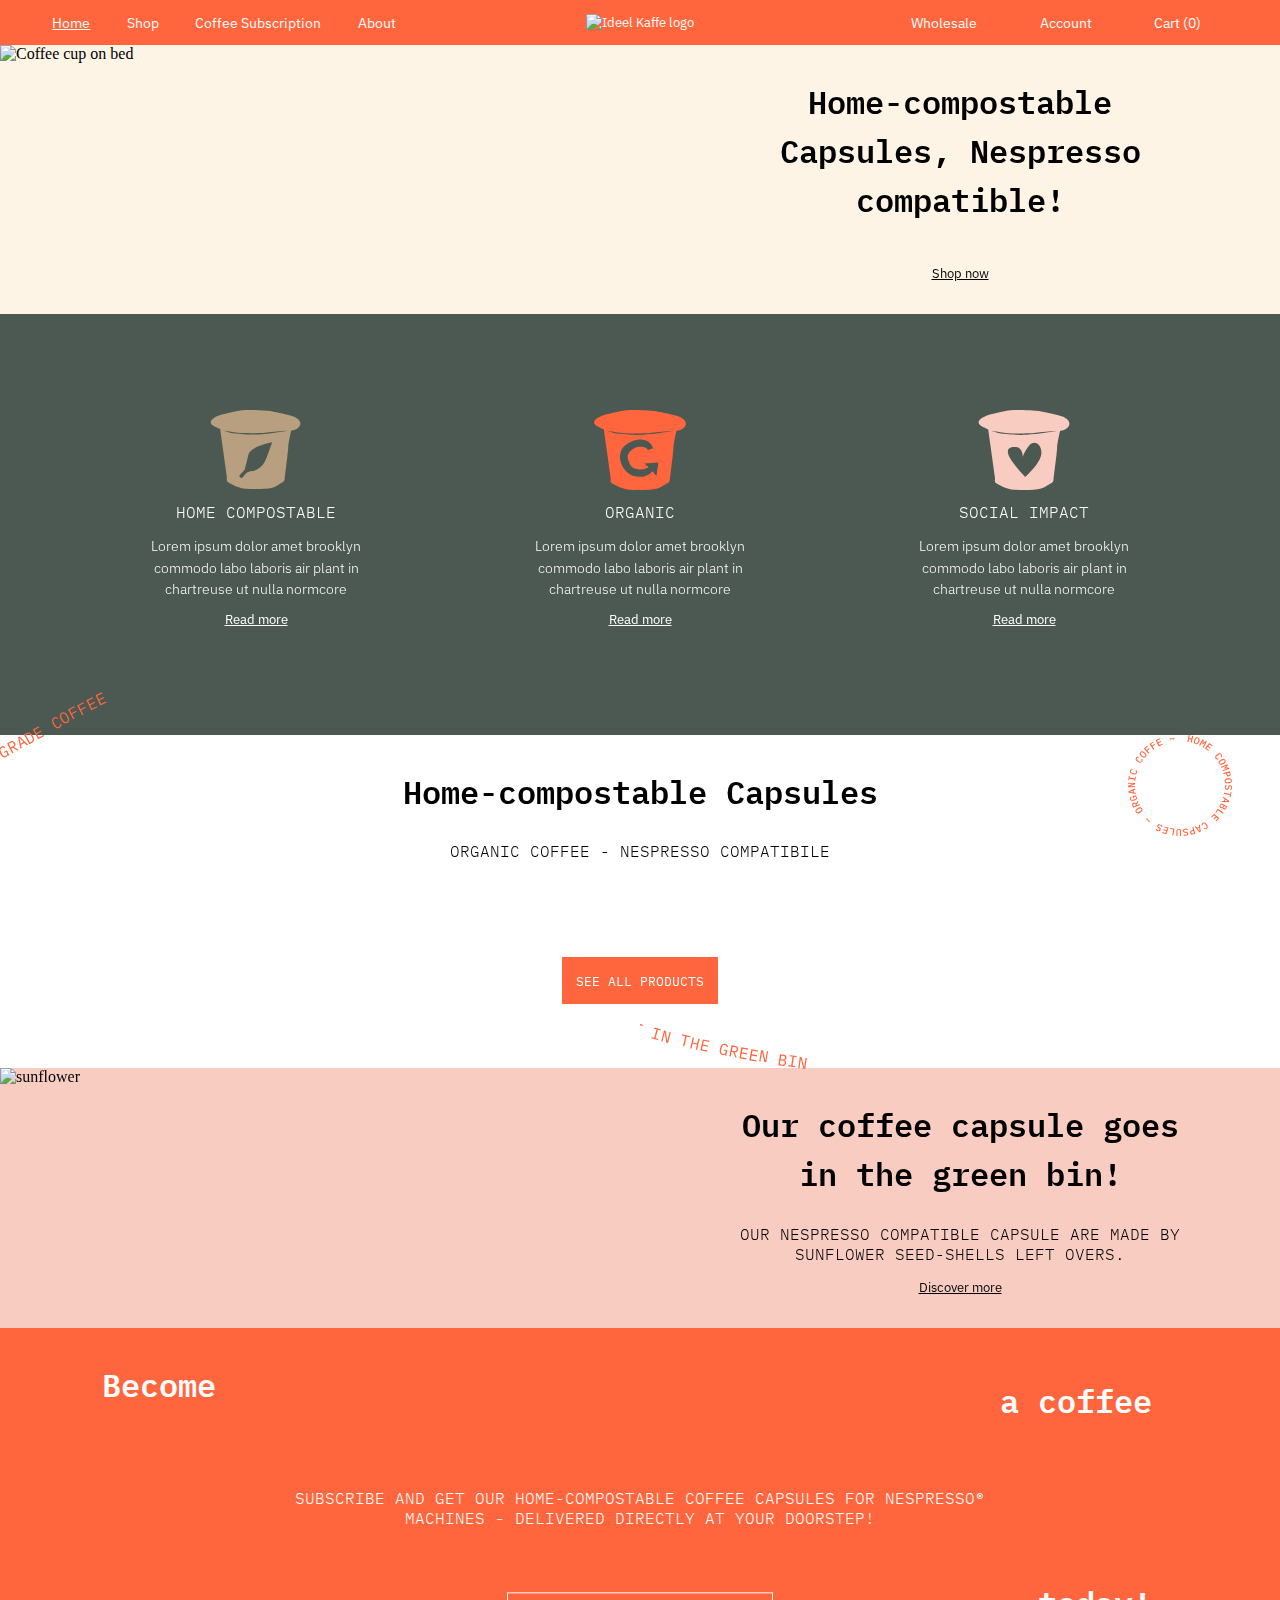
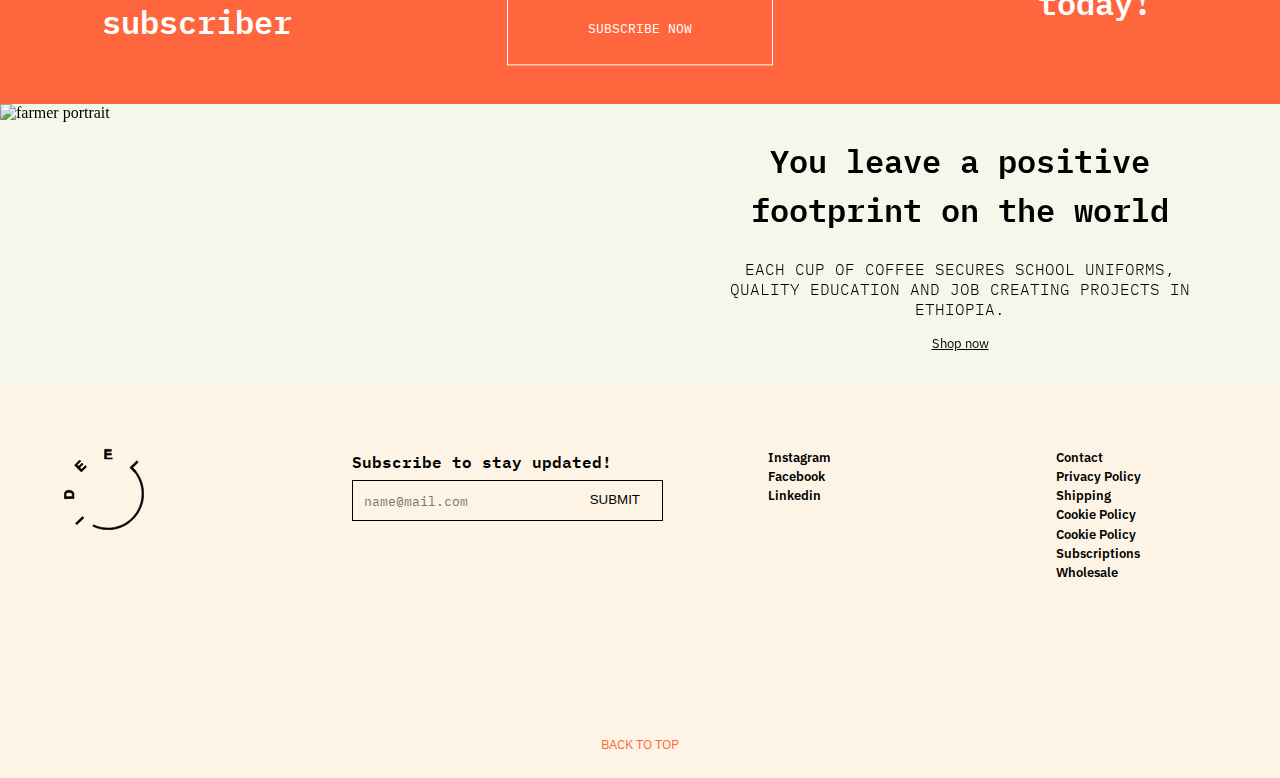
==== commit 301f3e4f: "Merge branch 'little-things' into main" ====
--- a/index.html
+++ b/index.html
@@ -22,7 +22,7 @@
             <a href="../html/about.html">About</a>
         </div>
         <div class="logo-container">
-            <a href="">
+            <a href="../index.html">
                 <img class="logo top-logo" src="../img/logo.svg" alt="Ideel Kaffe logo" />
             </a>
         </div>
@@ -105,31 +105,31 @@
                     <textpath id="text-path2" href="#text-curve2" startOffset="100">THROW IT IN THE GREEN BIN</textpath></text>
                 </svg>
         <div class="usp">
-            <img class="vector" src="img/Vector.svg" alt="" />
+            <img class="vector" src="img/Vector.svg" alt="home compostable icon" />
             <h2>Home compostable</h2>
             <p>
                 Lorem ipsum dolor amet brooklyn commodo labo laboris air plant in
                 chartreuse ut nulla normcore
             </p>
-            <a href="">Read more</a>
+            <a href="html/about.html">Read more</a>
         </div>
         <div class="usp">
-            <img class="vector" alt="" src="img/Vector-1.svg" alt="vector image" />
+            <img class="vector" alt="" src="img/Vector-1.svg" alt="organic icon" />
             <h2>Organic</h2>
             <p>
                 Lorem ipsum dolor amet brooklyn commodo labo laboris air plant in
                 chartreuse ut nulla normcore
             </p>
-            <a href="">Read more</a>
+            <a href="html/about.html">Read more</a>
         </div>
         <div class="usp">
-            <img class="vector" src="img/Vector-2.svg" alt="" />
+            <img class="vector" src="img/Vector-2.svg" alt="social impact icon" />
             <h2>Social Impact</h2>
             <p>
                 Lorem ipsum dolor amet brooklyn commodo labo laboris air plant in
                 chartreuse ut nulla normcore
             </p>
-            <a href="">Read more</a>
+            <a href="html/about.html">Read more</a>
         </div>
     </section>
     <section class="product-banner">
@@ -146,7 +146,7 @@
                     <img
                       class="productImage"
                       src="../img/sample-product.jpg"
-                      alt=""
+                      alt="capsule product image"
                     />
                     <div class="overlay">
                       <h2 class="description">HERE IS INFO ABOUT THE PRODUCT</h2>
@@ -171,7 +171,9 @@
                 </div></template
               >
         </div>
+        <a href="html/productlist.html">
         <button>See all products</button>
+    </a>
     </section>
     <section class="banner suflower-banner">
         <img src="img/sunflower.jpg" alt="sunflower" />
@@ -181,7 +183,7 @@
                 Our Nespresso compatible capsule are made by sunflower seed-shells
                 left overs.
             </h2>
-            <a href="">Discover more</a>
+            <a href="html/about.html">Discover more</a>
         </div>
     </section>
     <section class="subscribe-banner">
@@ -189,21 +191,21 @@
         <div class="sub-2">a coffee</div>
         <div class="sub-3">subscriber</div>
         <div class="sub-4">today!</div>
-        <h2>
+        <h2 class="sub-text">
             Subscribe and get our HOME-compostable coffee CAPSULES for Nespresso®
             machines - delivered directly at your doorstep!
         </h2>
         <button class="button-white">Subscribe now</button>
     </section>
     <section class="banner farmer-banner">
-        <img src="../img/field-worker.jpg" alt="Coffee cup on bed" />
+        <img src="../img/field-worker.jpg" alt="farmer portrait" />
         <div class="banner-text">
             <h1>You leave a positive footprint on the world</h1>
             <h2>
                 Each cup of coffee secures school uniforms, quality education and job
                 creating projects in Ethiopia.
             </h2>
-            <a href="">Shop now </a>
+            <a href="html/productlist.html">Shop now </a>
         </div>
     </section>
     <footer>
--- a/css/style.css
+++ b/css/style.css
@@ -40,7 +40,8 @@
 h1,
 h2,
 h6,
-button, .checkoutbutton {
+button,
+.checkoutbutton {
   font-family: "IBM Plex Mono", monospace;
 }
 
@@ -49,8 +50,9 @@
 h3,
 form,
 .menu__item,
-.cart-extra-info, .express-checkout {
-  font-family: 'IBM Plex Sans', sans-serif;
+.cart-extra-info,
+.express-checkout {
+  font-family: "IBM Plex Sans", sans-serif;
 }
 
 h1 {
@@ -85,7 +87,6 @@
   text-decoration: none;
   color: inherit;
   font-size: 0.8em;
- 
 }
 
 .flex {
@@ -109,7 +110,6 @@
 }
 .active {
   text-decoration: underline;
-  font-style: italic;
 }
 .nav-left {
   display: flex;
@@ -223,7 +223,7 @@
 
 /* DESKTOP */
 
-@media screen and (min-width: 700px) {
+@media screen and (min-width: 900px) {
   .hamburger-menu {
     display: none;
   }
@@ -231,7 +231,7 @@
 
 /* MOBILE */
 
-@media screen and (max-width: 699px) {
+@media screen and (max-width: 900px) {
   .to-top {
     width: 100%;
   }
@@ -243,18 +243,20 @@
     justify-items: center;
     padding: 0;
   }
+
   #global-nav {
     position: fixed;
     width: 100%;
     z-index: 99;
   }
+
   .logo {
     width: 10vw;
     padding: 10px;
   }
 
   .top-banner {
-    padding-top: 4em;
+    padding-top: 5em;
   }
 
   a {
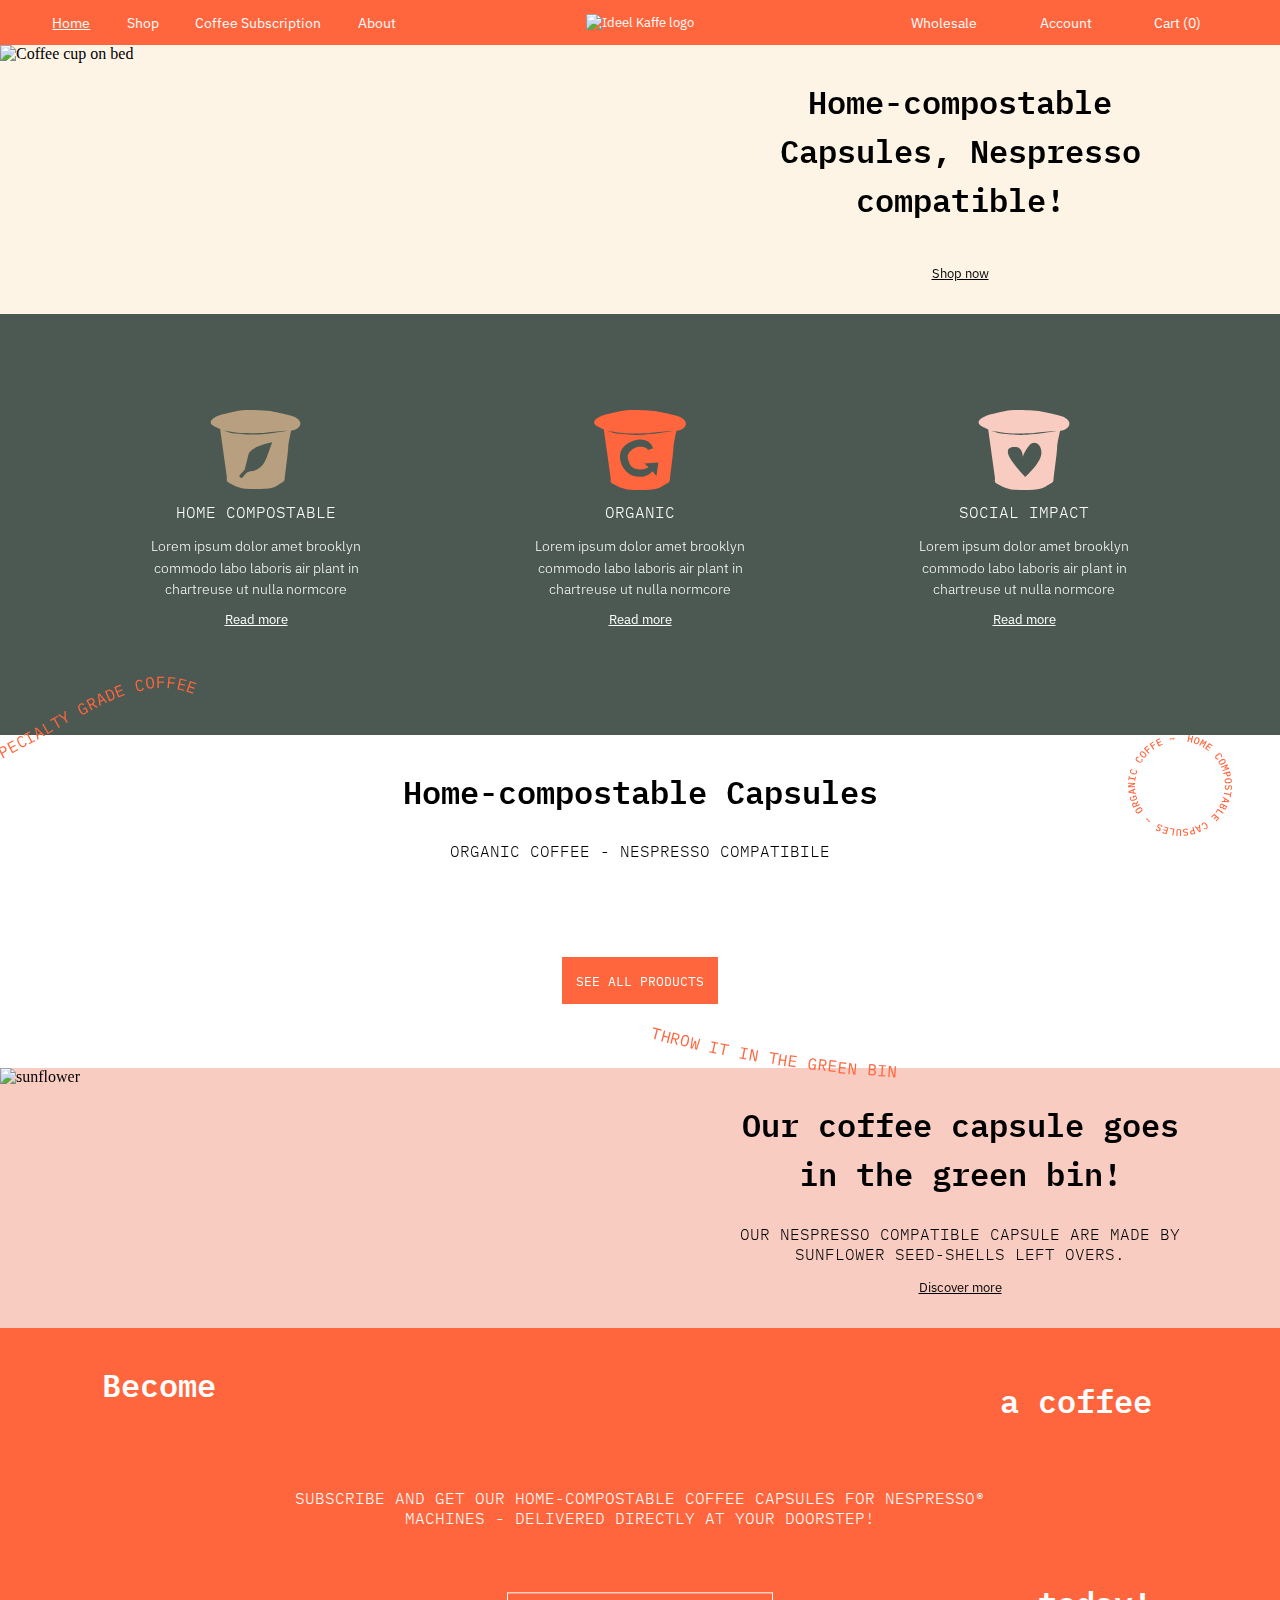
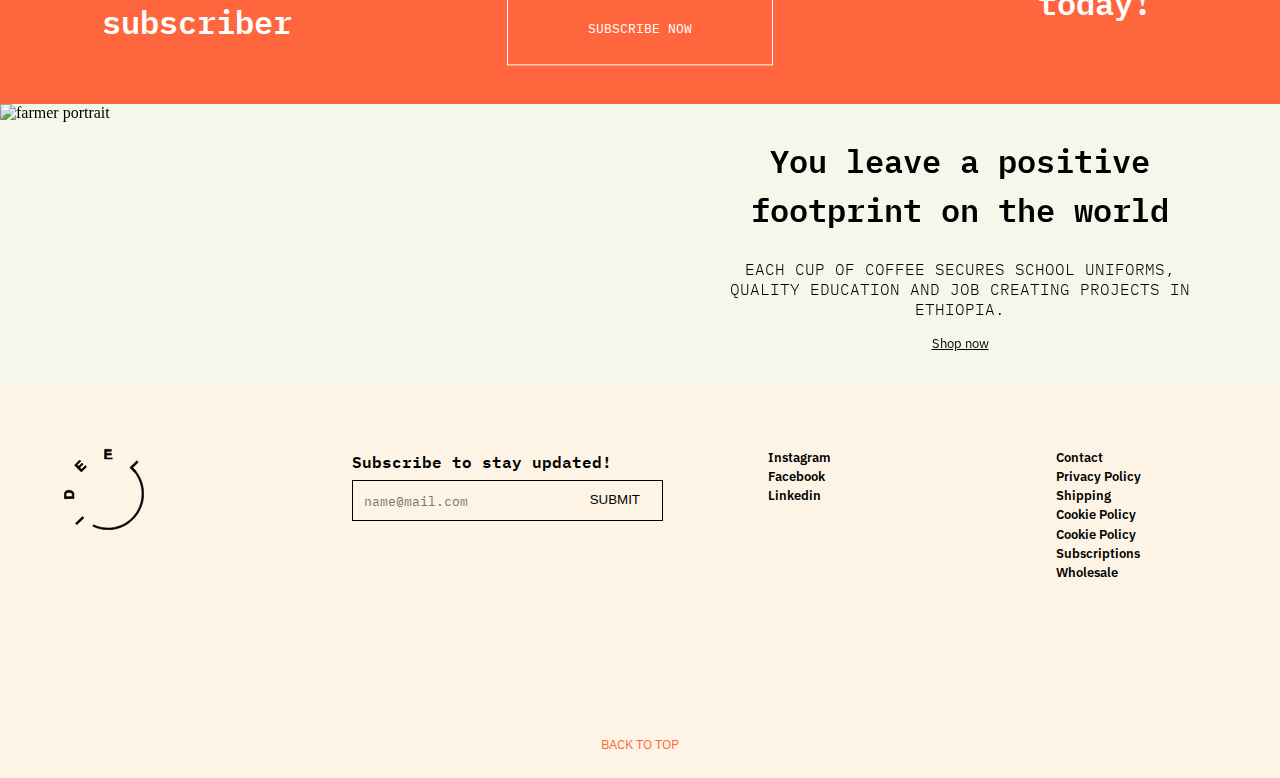
==== commit f044e5d6: "many things" ====
--- a/index.html
+++ b/index.html
@@ -5,30 +5,31 @@
     <meta charset="UTF-8" />
     <meta http-equiv="X-UA-Compatible" content="IE=edge" />
     <meta name="robots" content="noindex, nofollow" />
+    <meta name="viewport" content="width=device-width, initial-scale=1.0">
     <title>Ideel Kaffe Sustainable Coffee Capsules</title>
-    <link rel="stylesheet" href="../css/style.css" />
-    <link rel="stylesheet" href="../css/burger-menu.css" />
-    <link rel="stylesheet" href="../css/cart.css" />
-    <link rel="stylesheet" href="../css/index.css" />
+    <link rel="stylesheet" href="css/style.css" />
+    <link rel="stylesheet" href="css/burger-menu.css" />
+    <link rel="stylesheet" href="css/cart.css" />
+    <link rel="stylesheet" href="css/index.css" />
 </head>
 
 <body>
     <header>
     <nav id="global-nav">
         <div class="nav-left">
-            <a class="active" href="../index.html">Home</a>
-            <a href="../html/productlist.html">Shop</a>
-            <a href="../html/subscription.html">Coffee Subscription</a>
-            <a href="../html/about.html">About</a>
+            <a class="active" href="index.html">Home</a>
+            <a href="html/productlist.html">Shop</a>
+            <a href="html/subscription.html">Coffee Subscription</a>
+            <a href="html/about.html">About</a>
         </div>
         <div class="logo-container">
-            <a href="../index.html">
-                <img class="logo top-logo" src="../img/logo.svg" alt="Ideel Kaffe logo" />
+            <a href="index.html">
+                <img class="logo top-logo" src="img/logo.svg" alt="Ideel Kaffe logo" />
             </a>
         </div>
         <div class="nav-right">
-            <a class="wholesale" href="../html/wholesale.html">Wholesale</a>
-            <a class="account" href="../html/account.html">Account</a>
+            <a class="wholesale" href="html/wholesale.html">Wholesale</a>
+            <a class="account" href="html/account.html">Account</a>
             <a class="cart-icon">Cart (0)</a>
         </div>
         <!-- BURGER MENU START -->
@@ -40,12 +41,12 @@
             </label>
 
             <ul class="menu__box">
-                <li><a class="menu__item" href="../index.html">Home</a></li>
-                  <li><a class="menu__item" href="../html/productlist.html">Shop</a></li>
-                  <li><a class="menu__item" href="../html/subscription.html">Coffee Subscription</a></li>
-                  <li><a class="menu__item" href="../html/about.html">About</a></li>
-                  <li><a class="menu__item" href="../html/wholesale.html">Wholesale</a></li>
-                  <li><a class="menu__item" href="../html/account.html">Account</a></li>
+                <li><a class="menu__item" href="index.html">Home</a></li>
+                  <li><a class="menu__item" href="html/productlist.html">Shop</a></li>
+                  <li><a class="menu__item" href="html/subscription.html">Coffee Subscription</a></li>
+                  <li><a class="menu__item" href="html/about.html">About</a></li>
+                  <li><a class="menu__item" href="html/wholesale.html">Wholesale</a></li>
+                  <li><a class="menu__item" href="html/account.html">Account</a></li>
             </ul>
         </div>
         <!-- BURGER MENU END  -->
@@ -77,19 +78,19 @@
             <div class="cart-extra-info">
             <p class="shipping-info">Shipping & taxes calculated at checkout</p>
             
-            <button class="checkoutbutton" type="submit"><a href="../html/checkout.html">Checkout<p class="totalPlacement">Total: <span class="cartTotal"> </span> DKK</p></a></button>
+            <button class="checkoutbutton" type="submit"><a href="html/checkout.html">Checkout<p class="totalPlacement">Total: <span class="cartTotal"> </span> DKK</p></a></button>
         </div>
         </form>
     </aside>
     <!-- CART END -->
     </nav>
 </header>
-    <section class="banner top-banner">
+    <section class="banner top-banner" id="banner-top">
         <img class="certificate" src="img/certificate.svg" alt="Home compostable capsules - organic coffee" />
         <img src="img/homepage-coffee.jpg" alt="Coffee cup on bed" />
         <div class="banner-text">
             <h1>Home-compostable Capsules, Nespresso compatible!</h1>
-            <a href="../html/productlist.html">Shop now </a>
+            <a href="html/productlist.html">Shop now </a>
         </div>
     </section>
     <section class="usp-container">
@@ -123,7 +124,7 @@
             <a href="html/about.html">Read more</a>
         </div>
         <div class="usp">
-            <img class="vector" src="img/Vector-2.svg" alt="social impact icon" />
+            <img class="vector" src="img/Vector-2.svg" alt="" />
             <h2>Social Impact</h2>
             <p>
                 Lorem ipsum dolor amet brooklyn commodo labo laboris air plant in
@@ -145,7 +146,7 @@
                   <div class="image-container">
                     <img
                       class="productImage"
-                      src="../img/sample-product.jpg"
+                      src="img/sample-product.jpg"
                       alt="capsule product image"
                     />
                     <div class="overlay">
@@ -198,7 +199,7 @@
         <button class="button-white">Subscribe now</button>
     </section>
     <section class="banner farmer-banner">
-        <img src="../img/field-worker.jpg" alt="farmer portrait" />
+        <img src="img/field-worker.jpg" alt="farmer portrait" />
         <div class="banner-text">
             <h1>You leave a positive footprint on the world</h1>
             <h2>
@@ -211,7 +212,7 @@
     <footer>
         <div class="footer-container">
             <div class="logo footer-logo">
-                <img src="../img/logo-black.svg" alt="Ideel Kaffe black logo" />
+                <img src="img/logo-black.svg" alt="Ideel Kaffe black logo" />
             </div>
             <form class="nlForm">
                 <label for="email">Subscribe to stay updated!</label>
@@ -227,19 +228,19 @@
                 <a href="https://www.linkedin.com/company/ideel-kaffe/">Linkedin</a>
             </ul>
             <ul class="important-links">
-                <a href="../html/contact.html">Contact</a>
-                <a href="../html/privacypolic y.html">Privacy Policy</a>
-                <a href="../html/shipping.html">Shipping</a>
-                <a href="../cookiepolicy.html">Cookie Policy</a>
-                <a href="../cookiepolicy.html">Cookie Policy</a>
-                <a href="../html/subscription.html">Subscriptions</a>
-                <a href="../html/wholesale.html">Wholesale</a>
+                <a href="html/contact.html">Contact</a>
+                <a href="html/privacypolic y.html">Privacy Policy</a>
+                <a href="html/shipping.html">Shipping</a>
+                <a href="cookiepolicy.html">Cookie Policy</a>
+                <a href="cookiepolicy.html">Cookie Policy</a>
+                <a href="html/subscription.html">Subscriptions</a>
+                <a href="html/wholesale.html">Wholesale</a>
             </ul>
         </div>
         <a class="to-top" href="#global-nav">Back to top</a>
     </footer>
-    <script src="../js/cart.js"></script>
-    <script src="../js/index.js"></script>
+    <script src="js/cart.js"></script>
+    <script src="js/index.js"></script>
     
 </body>
 
--- a/css/style.css
+++ b/css/style.css
@@ -10,6 +10,79 @@
   width: 100vw;
   overflow-x: hidden;
 }
+
+/*PAGE LOADER START*/
+
+.loaderWrapper {
+  position: block;
+  background-color: var(--cream);
+  display: flex;
+  justify-content: center;
+  align-items: center;
+  top: 0;
+  left: 0;
+}
+
+#loader {
+  z-index: 1;
+  margin-top: 15vh;
+  margin-bottom: 15vw;
+  width: 120px;
+  height: 120px;
+  border: 16px solid var(--white);
+  border-radius: 50%;
+  border-top: 16px solid var(--orange);
+  -webkit-animation: spin 2s linear infinite;
+  animation: spin 2s linear infinite;
+}
+@-webkit-keyframes spin {
+  0% {
+    -webkit-transform: rotate(0deg);
+  }
+  100% {
+    -webkit-transform: rotate(360deg);
+  }
+}
+
+@keyframes spin {
+  0% {
+    transform: rotate(0deg);
+  }
+  100% {
+    transform: rotate(360deg);
+  }
+}
+/*Page appearing after load*/
+.animate-bottom {
+  position: relative;
+  -webkit-animation-name: animatebottom;
+  -webkit-animation-duration: 0.7s;
+  animation-name: animatebottom;
+  animation-duration: 0.7s;
+}
+
+@-webkit-keyframes animatebottom {
+  from {
+    bottom: -100px;
+    opacity: 0;
+  }
+  to {
+    bottom: 0px;
+    opacity: 1;
+  }
+}
+
+@keyframes animatebottom {
+  from {
+    bottom: -100px;
+    opacity: 0;
+  }
+  to {
+    bottom: 0;
+    opacity: 1;
+  }
+}
+/*PAGE LOADER END*/
 
 img {
   width: 100%;
@@ -322,4 +395,7 @@
     margin-bottom: 2em;
     margin-left: 0vw;
   }
-}
+  .to-top {
+    display: none;
+  }
+}
--- a/css/burger-menu.css
+++ b/css/burger-menu.css
@@ -66,6 +66,7 @@
   width: 100%;
   height: 100%;
   margin: 0;
+  margin-top: 4vw;
   list-style: none;
   background-color: var(--orange);
   transition-duration: 0.3s;
--- a/css/index.css
+++ b/css/index.css
@@ -179,10 +179,14 @@
 }
 /* PRODUCT DISPLAY*/
 .product-display {
-  display: grid;
-  grid-template-columns: 1fr 1fr 1fr;
-  grid-column-gap: 10vw;
+  display: flex;
+  flex-wrap: wrap;
+  grid-column-gap: 6vw;
   padding: 3em;
+}
+.product-container img {
+  height: 20em;
+  width: auto;
 }
 
 .product-container > * {
@@ -301,7 +305,7 @@
     background-position: center;
     color: white;
     margin: 0;
-    height: 100vh;
+    height: 70vh;
   }
 
   .farmer-banner {
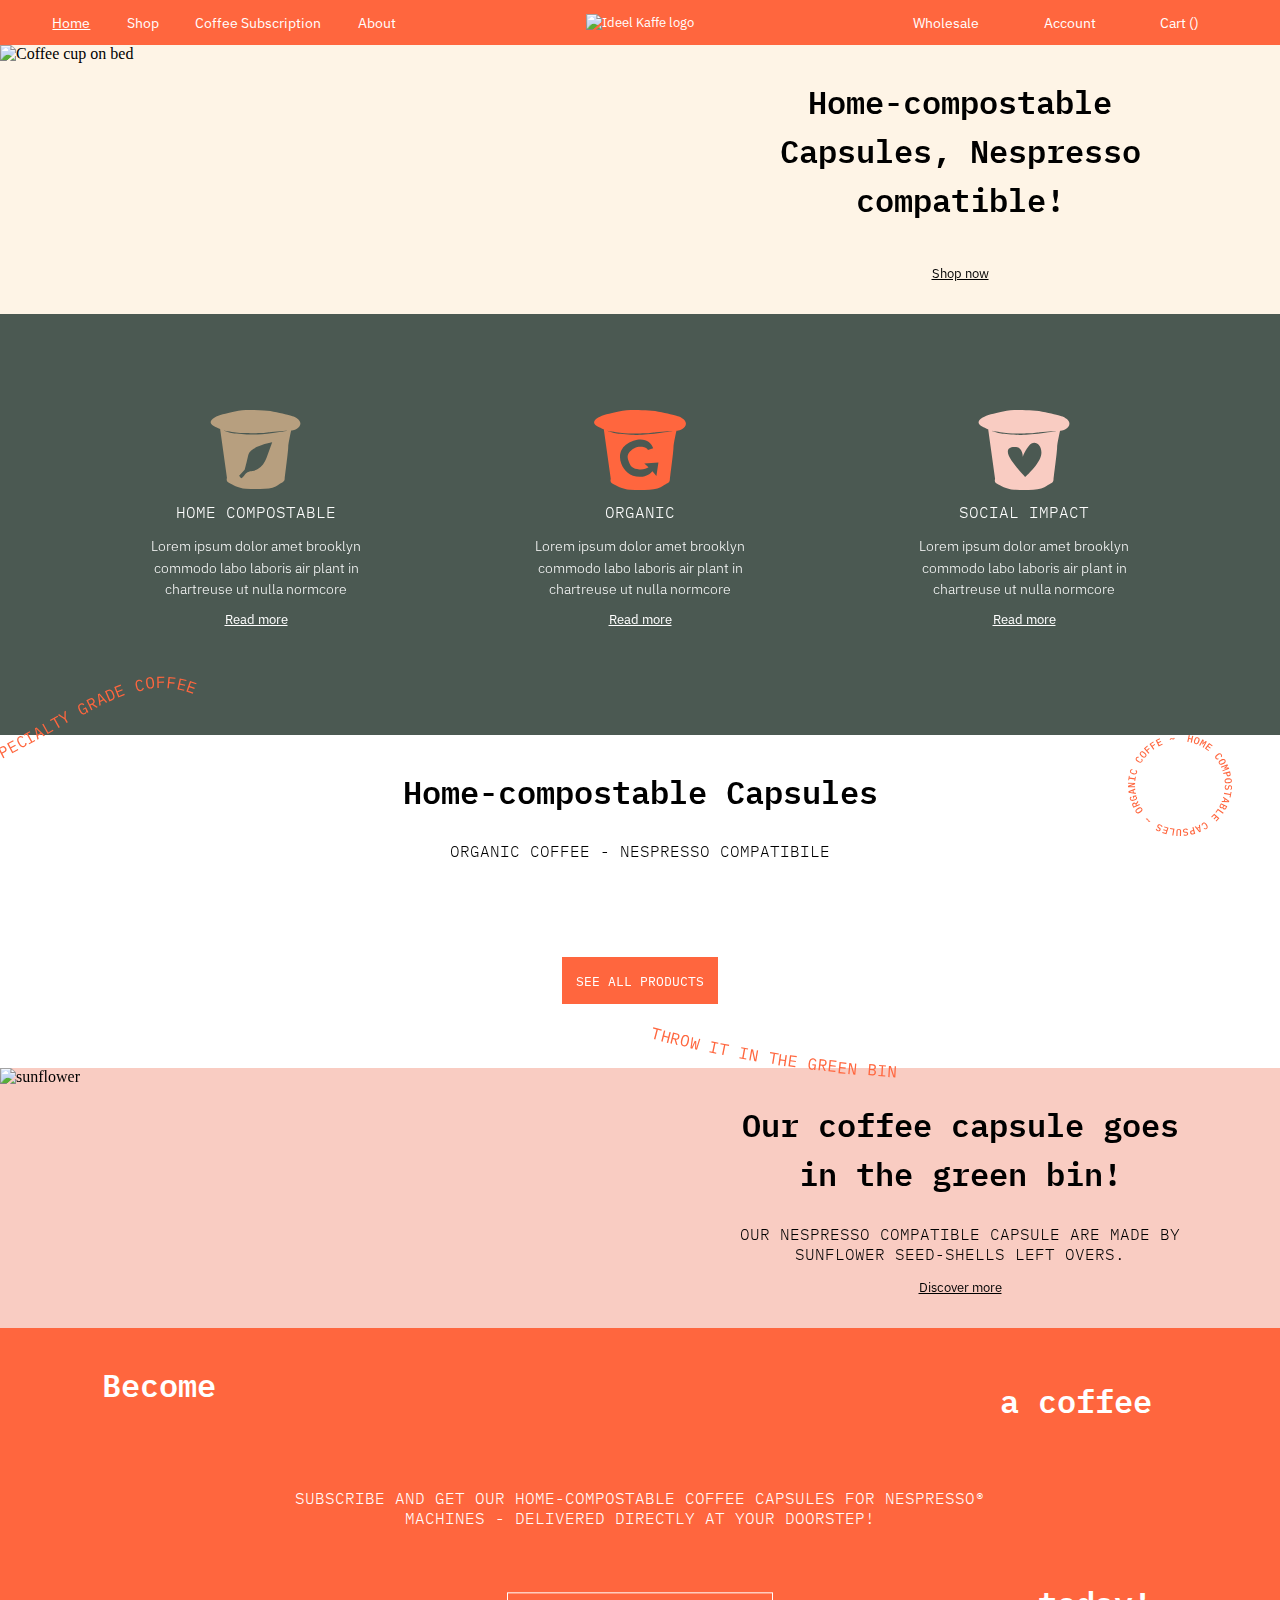
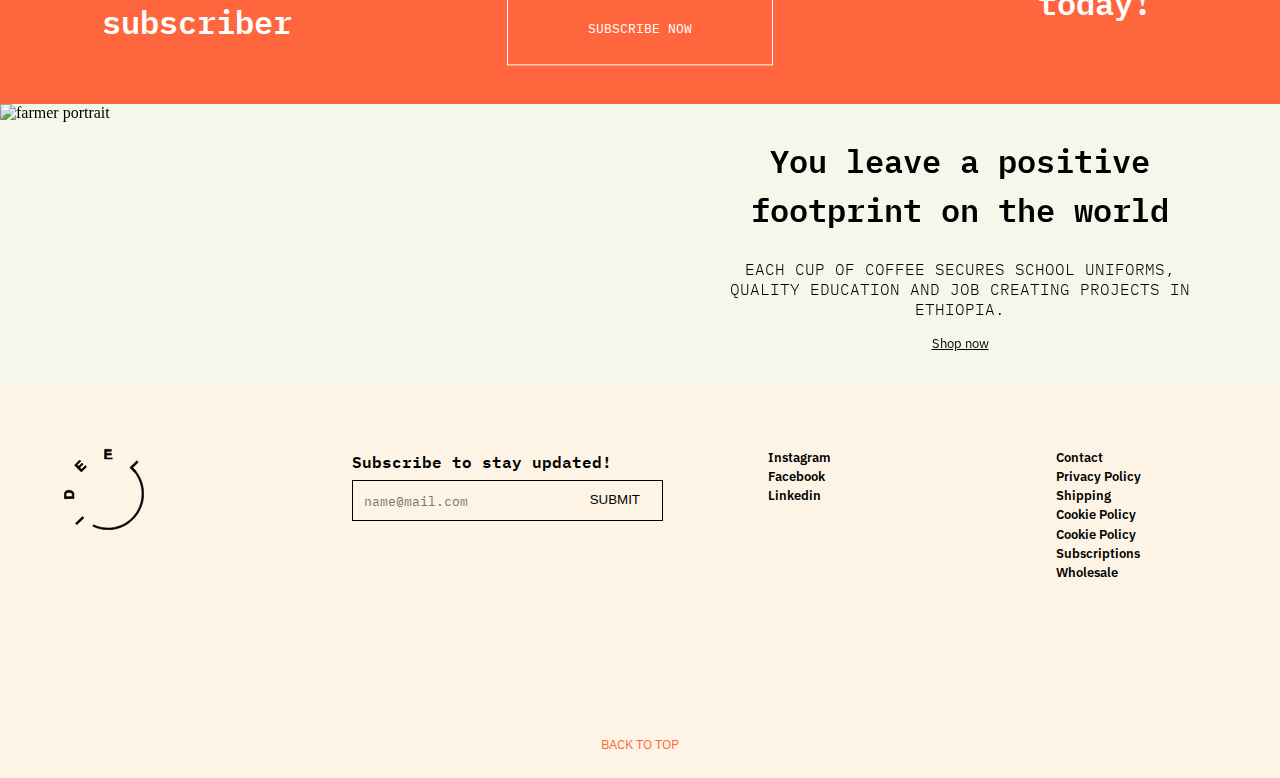
==== commit 05cf190b: "Merge branch 'main' of https://github.com/Adals-01/ideel-kaffe into main" ====
--- a/index.html
+++ b/index.html
@@ -30,7 +30,8 @@
         <div class="nav-right">
             <a class="wholesale" href="html/wholesale.html">Wholesale</a>
             <a class="account" href="html/account.html">Account</a>
-            <a class="cart-icon">Cart (0)</a>
+            <a class="cart-icon">Cart (<span class="cart-qty1"></span>)</a>
+          </div>
         </div>
         <!-- BURGER MENU START -->
         <div class="hamburger-menu">
@@ -68,7 +69,7 @@
             </div>
     </template>
     <!--END cart template-->
-    <aside id="cart" class="cart hidden">
+    <aside id="cart" class="cart">
         <div class="cart-top"><h2>Cart(<span class="cart-qty2"></span>)</h2>
         <div class="x"></div></div>
         <form>
@@ -112,7 +113,7 @@
                 Lorem ipsum dolor amet brooklyn commodo labo laboris air plant in
                 chartreuse ut nulla normcore
             </p>
-            <a href="html/about.html">Read more</a>
+            <a href="html/about.html#capsules">Read more</a>
         </div>
         <div class="usp">
             <img class="vector" alt="" src="img/Vector-1.svg" alt="organic icon" />
@@ -121,7 +122,7 @@
                 Lorem ipsum dolor amet brooklyn commodo labo laboris air plant in
                 chartreuse ut nulla normcore
             </p>
-            <a href="html/about.html">Read more</a>
+            <a href="html/about.html#coffee">Read more</a>
         </div>
         <div class="usp">
             <img class="vector" src="img/Vector-2.svg" alt="" />
@@ -130,7 +131,7 @@
                 Lorem ipsum dolor amet brooklyn commodo labo laboris air plant in
                 chartreuse ut nulla normcore
             </p>
-            <a href="html/about.html">Read more</a>
+            <a href="html/about.html#social">Read more</a>
         </div>
     </section>
     <section class="product-banner">
@@ -241,6 +242,7 @@
     </footer>
     <script src="js/cart.js"></script>
     <script src="js/index.js"></script>
+    <script src="js/newsletter.js"></script>
     
 </body>
 
--- a/css/style.css
+++ b/css/style.css
@@ -140,6 +140,10 @@
   text-transform: uppercase;
 }
 
+.cart {
+  background-color: var(--cream);
+}
+
 h3 {
   font-size: 0.5em;
   font-weight: 200;
@@ -324,7 +328,7 @@
   }
 
   .logo {
-    width: 10vw;
+    width: 3.55em;
     padding: 10px;
   }
 
@@ -395,7 +399,4 @@
     margin-bottom: 2em;
     margin-left: 0vw;
   }
-  .to-top {
-    display: none;
-  }
-}
+}
--- a/css/cart.css
+++ b/css/cart.css
@@ -1,190 +1,195 @@
-
-
+.body {
+  overflow-x: hidden;
+}
 
 .cart {
-    display: block;
-    position: absolute;
-    top: 5.86em;
-    right: 0;
-    width: 35vw;
-    height: 100%;
-    margin: 0;
-    list-style: none;
-    background-color: var(--cream);
-    transition-duration: .3s;
-    color: var(--black);
-    z-index: 99;
-    right: -40%;  
-    
-}  
+  display: block;
+  position: absolute;
+  top: 5.86em;
+  width: 35vw;
+  height: 100%;
+  margin: 0;
+  list-style: none;
+  background-color: var(--cream);
+  transition-duration: 0.3s;
+  color: var(--black);
+  z-index: 199;
+  right: -40%;
+}
 
 .x {
- height: 0.5em;
-    width: 0.5em; 
-    position: absolute;
-    float: right;
-    top: 0.2em;
-     right: 3em
-      }
+  height: 0.5em;
+  width: 0.5em;
+  position: absolute;
+  float: right;
+  top: 0.2em;
+  right: 3em;
+}
 
 .x:after {
-    font-size:3.2em;
-    width:100%;
-    content: '\d7';
-    color: var(--white);
+  font-size: 3.2em;
+  width: 100%;
+  content: "\d7";
+  color: var(--white);
 }
 
+.cart-top {
+  color: var(--white);
+  padding: 2em;
+  background-color: var(--dark-green);
+  width: 100%;
+}
 
-.cart-top {
-    color: var(--white);
-    padding: 2em;
-    background-color: var(--dark-green);
-    width: 100%
-  }
+.cart h2 {
+  position: absolute;
+  float: right;
+  top: 1.5em;
+  left: 2em;
+}
+.cart-content h4 {
+  text-align: center;
+  padding: 2em;
+}
 
-  .cart h2 {
-    position: absolute;
-    float: right;
-    top: 1.5em;
-    left: 2em
-  }
-  .cart-content h4 {
-    text-align: center;
-    padding: 2em;
-  }
+.cart-extra-info {
+  text-align: center;
+  flex-direction: column;
+  justify-content: center;
+  align-items: center;
+  background-color: var(--dark-green);
+  color: var(--white);
+  padding-top: 1em;
+}
 
-  .cart-extra-info {
-    text-align: center;
-    flex-direction: column;
-    justify-content: center;
-    align-items: center;
-    background-color: var(--dark-green);
-    color: var(--white);
-    padding-top: 1em;
-  }
-
-  .cart-extra-info > * {
-
-    margin-bottom: 1.5em;
-  }
+.cart-extra-info > * {
+  margin-bottom: 1.5em;
+}
 
 .sticky {
-    position: fixed;
-    top: 0;
-    transition-duration: 0s;
-  }
-  
-
-
+  position: fixed;
+  top: 0;
+  transition-duration: 0s;
+}
+.cart-content {
+  background-color: var(--cream);
+}
 .cart-product-container {
-    display: grid;
-    grid-template-columns: 1fr 2fr;
-    grid-gap: 2em;
-    padding: 2em;
-
+  display: grid;
+  grid-template-columns: 1fr 2fr;
+  grid-gap: 2em;
+  padding: 2em;
+  background-color: var(--cream);
 }
 
-/* .cart-product-container >* {
-     padding-left:2em; 
-} */
-
 .cart-product-img-container {
-    background-color: var(--pink);
-    position: relative;
-    height: 4em;
-    padding: 0;
+  position: relative;
+  height: 4em;
+  padding: 0;
 }
 .cart-product-img-container img {
   position: absolute;
 }
-  
-  .cart form {
+
+.cart form {
+  display: block;
+}
+.cart input {
+  font-size: 1em;
+  font-weight: 500;
+  font-weight: 500;
+  width: 100%;
+  border-bottom: none;
+}
+input[type="number"] {
+  -moz-appearance: textfield;
+  text-align: center;
+  border: none;
+  color: var(--white);
+  background-color: var(--orange);
+}
+input::-webkit-inner-spin-button,
+input::-webkit-outer-spin-button {
+  -webkit-appearance: none;
+  margin: 0;
+}
+.cart label {
+  font-size: 1.2em;
+  font-weight: 600;
+}
+.cart button {
+  font-size: 1em;
+  border: none;
+}
+.cart button:hover {
+  cursor: pointer;
+  background-color: black;
+  color: white;
+}
+.display-flex {
+  display: flex;
+  text-align: center;
+}
+
+.display-flex > * {
+  width: 100%;
+}
+
+.cart .price-each {
+  margin-top: 0;
+  padding-bottom: 15px;
+}
+.cart .label2 {
+  margin-top: 10px;
+  font-size: 1em;
+  display: block;
+  text-transform: capitalize;
+  font-weight: 400;
+}
+
+.checkoutbutton > * {
+  padding: 1em;
+  font-size: 1em;
+  font-weight: 500;
+}
+
+.checkoutbutton p {
+  display: inline-flex;
+  font-weight: 500;
+  padding-left: 0.4em;
+}
+
+.checkoutbutton p span {
+  padding-left: 0.4em;
+}
+
+.checkoutbutton a:hover {
+  color: white;
+}
+
+.show-cart {
+  right: 0em;
+}
+
+.hidden {
+  display: none;
+}
+
+form p {
+  padding-top: 0;
+}
+
+@media screen and (max-width: 900px) {
+  .cart {
     display: block;
-  }
-  .cart input {
-    font-size: 1em;
-    font-weight: 500;
-    font-weight: 500;
-    width: 100%;
-    border-bottom: none;
-  }
-  input[type="number"] {
-    -moz-appearance: textfield;
-    text-align: center;
-    border: none;
-    color: var(--white);
-    background-color: var(--orange);
-  }
-  input::-webkit-inner-spin-button,
-  input::-webkit-outer-spin-button {
-    -webkit-appearance: none;
-    margin: 0;
-  }
-  .cart label {
-    font-size: 1.2em;
-    font-weight: 600;
-  }
-  .cart button {
-    font-size: 1em;
-    border: none;
-  }
-  .cart button:hover {
-    cursor: pointer;
-    background-color: black;
-    color: white;
-  }
-  .display-flex {
-    display: flex;
-    text-align: center;
-  }
-
-  .display-flex > * {
-      width: 100%;
-  }
-
-  .cart .price-each {
-    margin-top: 0;
-    padding-bottom: 15px;
-  }
-  .cart .label2 {
-    margin-top: 10px;
-    font-size: 1em;
-    display: block;
-    text-transform: capitalize;
-    font-weight: 400;
-  }
-
-  .checkoutbutton > * {
-    padding: 1em;
-    font-size: 1em;
-    font-weight: 500;
-  }
-
-  .checkoutbutton p {
-    display: inline-flex;
-    font-weight: 500;
-    padding-left: 0.4em;
-  }
-
-  .checkoutbutton p span {
-    padding-left: 0.4em;
-  }
-
-  
-
-
-  .checkoutbutton a:hover {
-    color: white;
+    width: 60vw;
+    right: -60vw;
+    /* background-color: var(--cream); */
   }
 
   .show-cart {
-    right: 0%;
-   }
-
-   .hidden {
-     display: none;
-   }
-
-   form p {
-     padding-top: 0;
-   }+    right: 0em;
+  }
+  .cart-product-container {
+    background-color: var(--cream);
+  }
+}
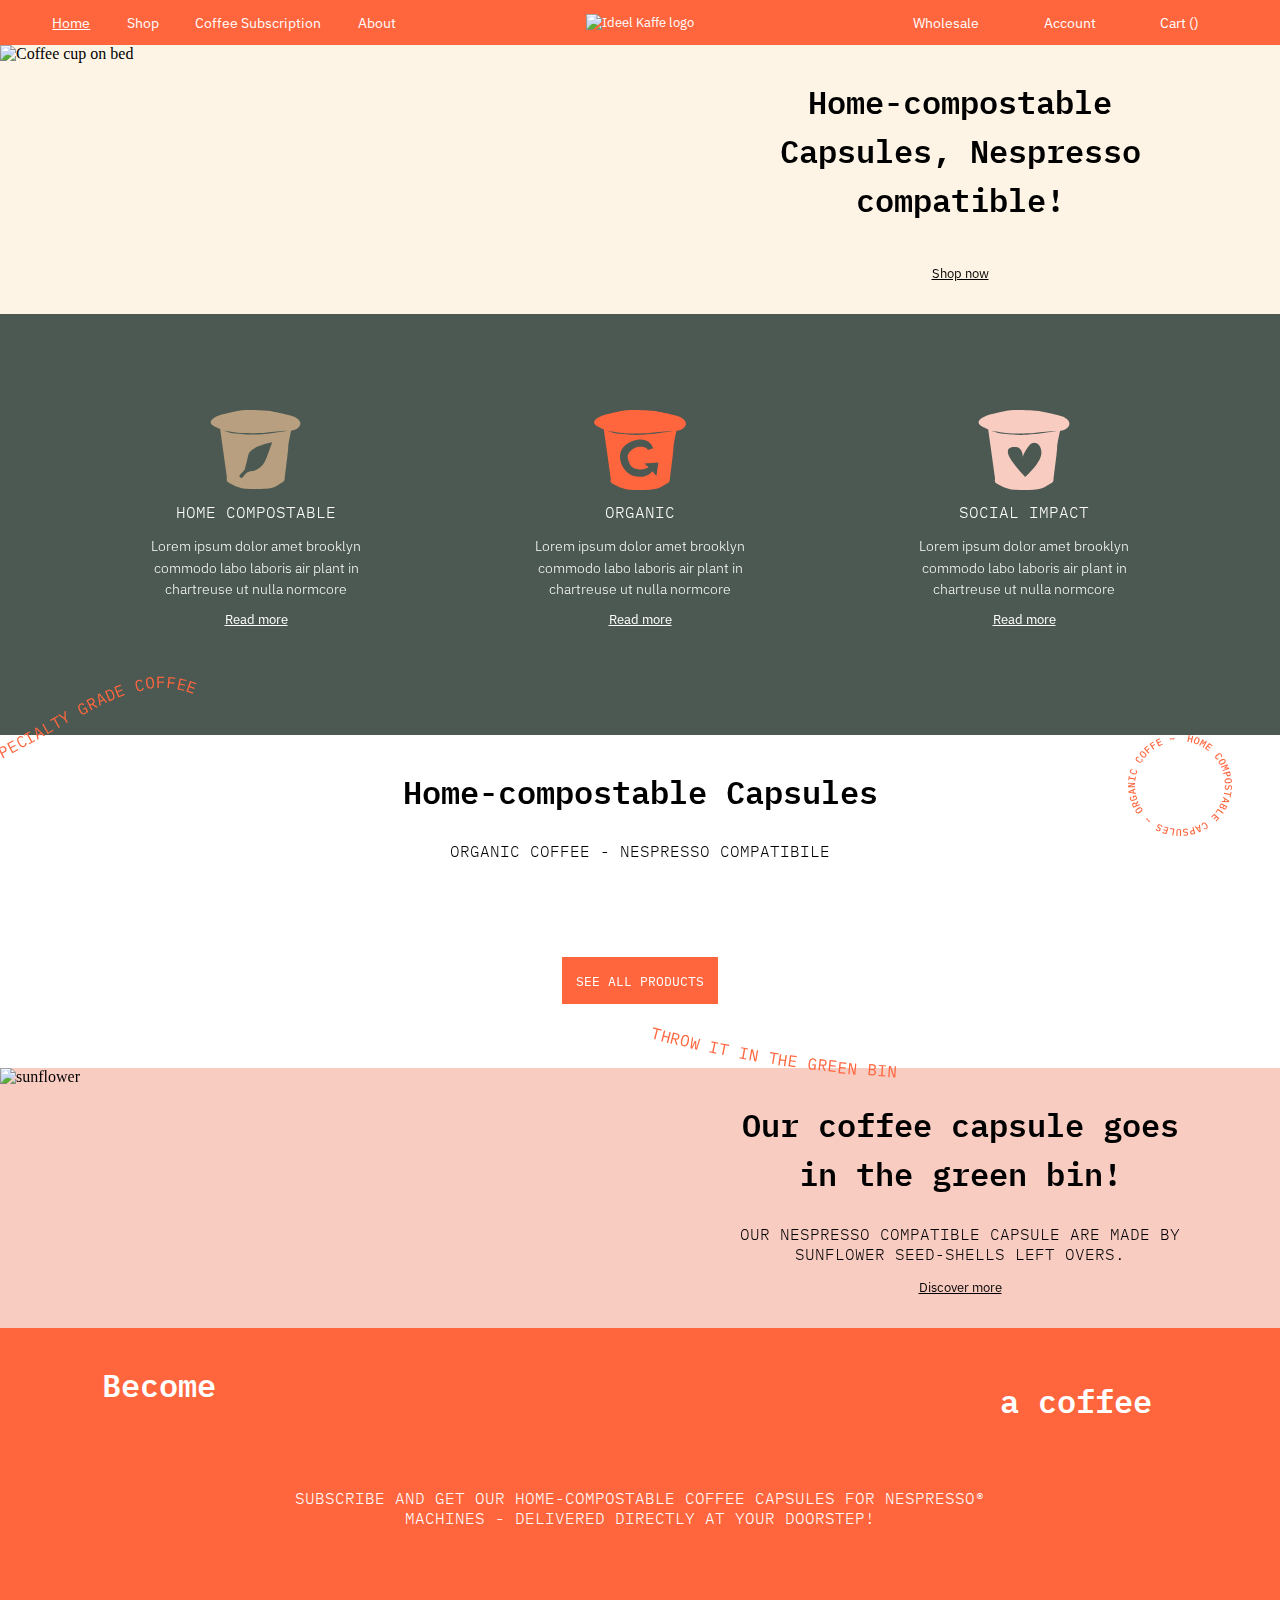
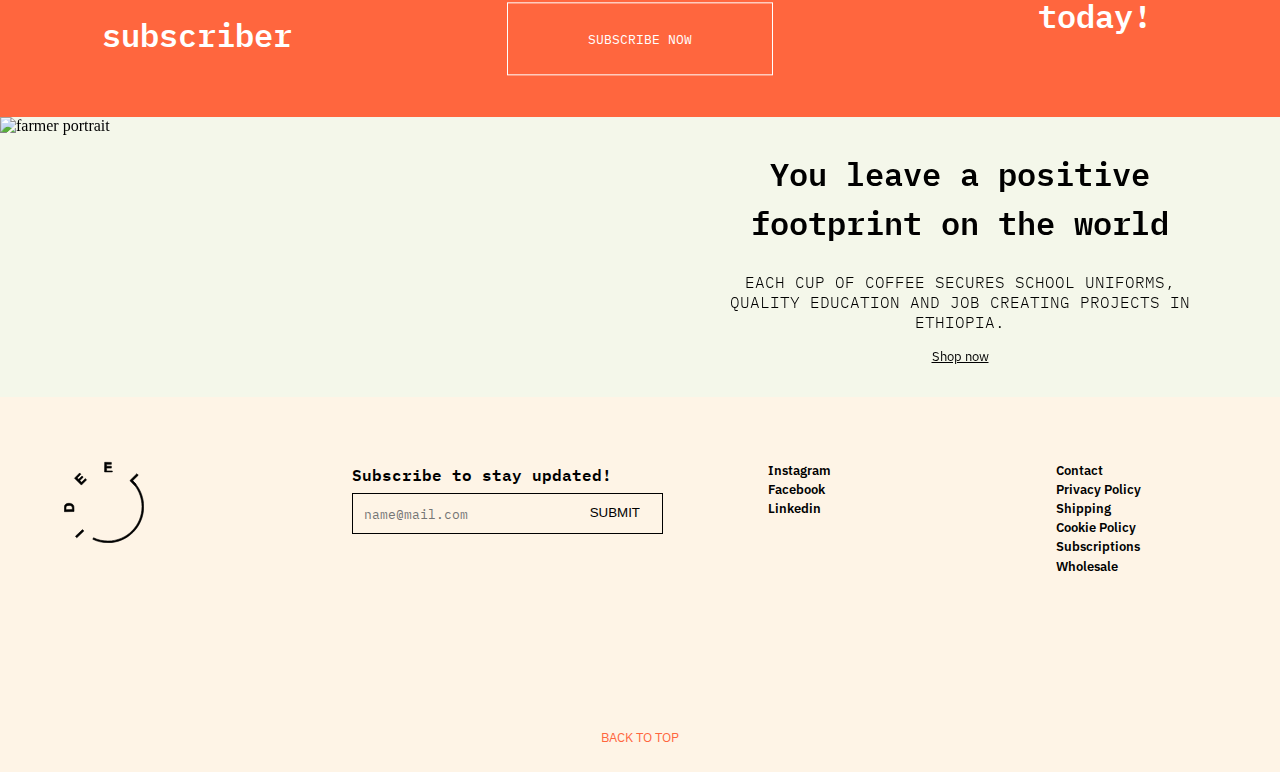
==== commit 842ae98f: "fixing errors" ====
--- a/index.html
+++ b/index.html
@@ -158,6 +158,7 @@
                     </div>
                   </div>
                   <h2 class="name"></h2>
+                  <h2 class="name"></h2>
                   <h3 class="origin">Sidama / Jimma</h3>
                   <div class="ratingflex intensity">
                     <p class="strong">Intensity</p>
@@ -197,7 +198,7 @@
             Subscribe and get our HOME-compostable coffee CAPSULES for Nespresso®
             machines - delivered directly at your doorstep!
         </h2>
-        <button class="button-white">Subscribe now</button>
+        <a href="html/subscription.html"><button class="button-white">Subscribe now</button></a>
     </section>
     <section class="banner farmer-banner">
         <img src="img/field-worker.jpg" alt="farmer portrait" />
@@ -229,11 +230,10 @@
                 <a href="https://www.linkedin.com/company/ideel-kaffe/">Linkedin</a>
             </ul>
             <ul class="important-links">
-                <a href="html/contact.html">Contact</a>
-                <a href="html/privacypolic y.html">Privacy Policy</a>
-                <a href="html/shipping.html">Shipping</a>
-                <a href="cookiepolicy.html">Cookie Policy</a>
-                <a href="cookiepolicy.html">Cookie Policy</a>
+                <a>Contact</a>
+                <a>Privacy Policy</a>
+                <a>Shipping</a>
+                <a>Cookie Policy</a>
                 <a href="html/subscription.html">Subscriptions</a>
                 <a href="html/wholesale.html">Wholesale</a>
             </ul>
